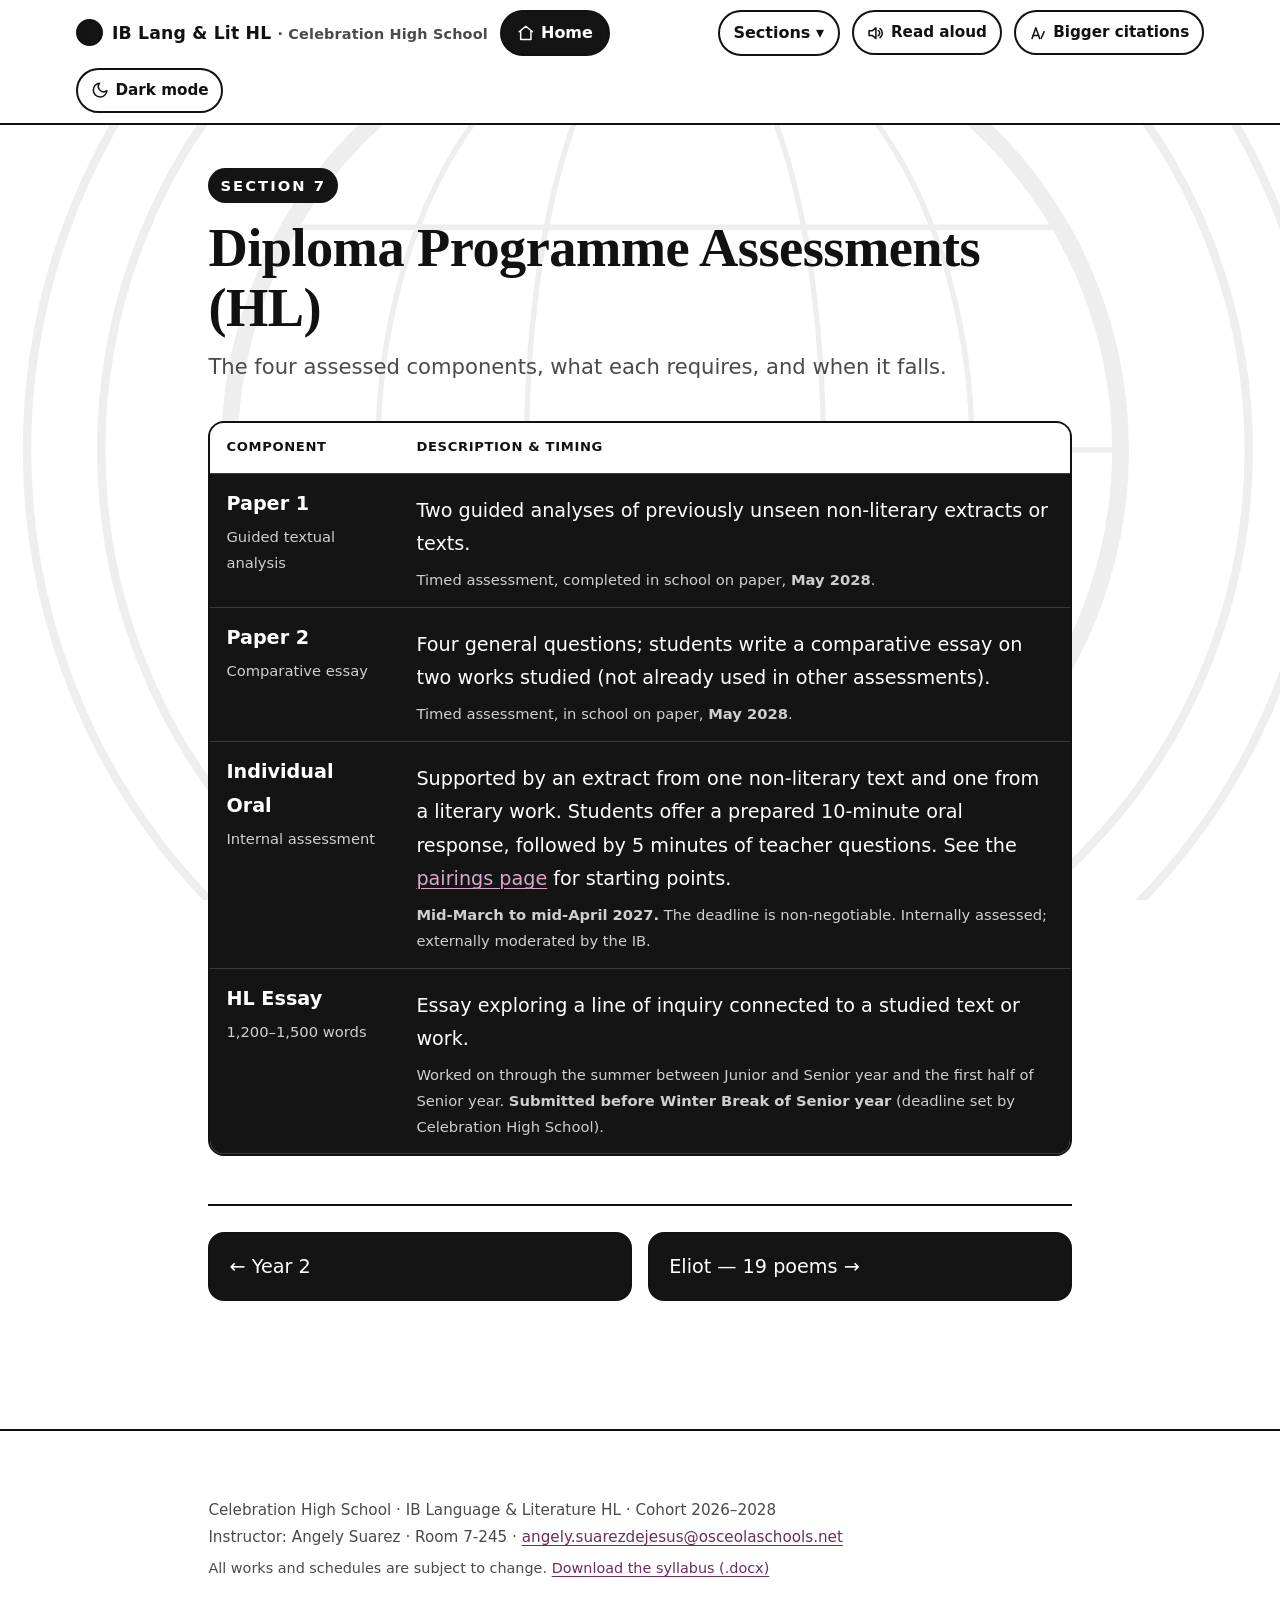
==== assessments.html @ fcc4161d "Label the globe, pin the works, and put citations under every source Globe: doubled in size (radius " ====
<!DOCTYPE html>
<html lang="en" data-theme="">
<head>
<meta charset="utf-8">
<meta name="viewport" content="width=device-width, initial-scale=1">
<title>Assessments &mdash; IB Lang &amp; Lit HL</title>
<meta name="description" content="Paper 1, Paper 2, the Individual Oral and the HL Essay, with dates.">
<link rel="stylesheet" href="assets/style.css?v=chs1">
<link rel="icon" href="data:image/svg+xml,%3Csvg xmlns='http://www.w3.org/2000/svg' viewBox='0 0 100 100'%3E%3Ccircle cx='50' cy='50' r='46' fill='%236b2d5c'/%3E%3Ctext x='50' y='68' font-size='46' text-anchor='middle' fill='%23fff' font-family='Georgia,serif'%3EIB%3C/text%3E%3C/svg%3E">
<script>
  // Set theme before paint to avoid a flash
  (function(){try{var t=localStorage.getItem('chs-ib-theme');if(t==='light'||t==='dark')document.documentElement.setAttribute('data-theme',t);}catch(e){}})();
</script>
</head>
<body>
<a class="skip-link" href="#main">Skip to main content</a>

<div class="bg-emblem" aria-hidden="true">
  <svg viewBox="0 0 400 400" focusable="false">
    <circle cx="200" cy="200" r="192" class="bg-ring"/>
    <circle cx="200" cy="200" r="170" class="bg-ring"/>
    <circle cx="200" cy="200" r="132" class="bg-ring bg-thick"/>
    <g class="bg-grid">
      <ellipse cx="200" cy="200" rx="132" ry="132"/>
      <ellipse cx="200" cy="200" rx="44" ry="132"/>
      <ellipse cx="200" cy="200" rx="88" ry="132"/>
      <line x1="68" y1="200" x2="332" y2="200"/>
      <line x1="86" y1="134" x2="314" y2="134"/>
      <line x1="86" y1="266" x2="314" y2="266"/>
    </g>
  </svg>
</div>

<div class="sticky-stack">
<header class="topbar">
  <div class="topbar-inner">
    <a class="brand" href="index.html">
      <span class="dot" aria-hidden="true"></span>
      <span>IB Lang &amp; Lit HL <small>&middot; Celebration High School</small></span>
    </a>
    <a class="home-tab" href="index.html"><svg viewBox="0 0 24 24" fill="none" stroke="currentColor" stroke-width="2" stroke-linecap="round" stroke-linejoin="round" aria-hidden="true"><path d="M3 10.5 12 3l9 7.5"/><path d="M5 9.5V21h14V9.5"/></svg><span>Home</span></a>
    <span class="nav-spacer"></span>

    <details class="menu" id="sections-menu">
      <summary aria-label="Jump to a section">Sections &#9662;</summary>
      <div class="menu-panel" role="menu">
        <a href="index.html"><span class="num">&#8962;</span><span>Syllabus home</span></a>
        <a href="works.html"><span class="num">1</span><span>Literary Works (6)</span></a>
        <a href="nonliterary.html"><span class="num">2</span><span>Non-Literary Texts</span></a>
        <a href="concepts.html"><span class="num">3</span><span>Concepts &amp; Global Issues</span></a>
        <a href="pairings.html"><span class="num">4</span><span>IO Pairings</span></a>
        <a href="questions.html"><span class="num">5</span><span>Question Banks</span></a>
        <a href="year1.html"><span class="num">6</span><span>Year 1 &middot; 2026&ndash;27</span></a>
        <a href="year2.html"><span class="num">7</span><span>Year 2 &middot; 2027&ndash;28</span></a>
        <a href="assessments.html" aria-current="page"><span class="num">8</span><span>Assessments</span></a>
        <a href="eliot.html"><span class="num">9</span><span>Eliot &mdash; 19 Poems</span></a>
        <a href="citations.html"><span class="num">10</span><span>Citations &mdash; APA &amp; MLA</span></a>
      </div>
    </details>

    <button class="util-btn" id="read-aloud" type="button" aria-pressed="false"
            title="Read this page aloud">
      <svg viewBox="0 0 24 24" fill="none" stroke="currentColor" stroke-width="2" stroke-linecap="round" stroke-linejoin="round" aria-hidden="true"><path d="M4 9v6h4l5 4V5L8 9H4Z"/><path d="M16 8.5a4 4 0 0 1 0 7"/><path d="M18.5 6a7.5 7.5 0 0 1 0 12"/></svg><span class="label">Read aloud</span>
    </button>

    <button class="util-btn" id="cite-size" type="button" aria-pressed="false"
            title="Citations are set in 6px small print. Enlarge them to read.">
      <svg viewBox="0 0 24 24" fill="none" stroke="currentColor" stroke-width="2" stroke-linecap="round" stroke-linejoin="round" aria-hidden="true"><path d="M4 19 9 5l5 14"/><path d="M5.5 15h7"/><path d="M16 19l4-9 0 0"/></svg><span class="label">Bigger citations</span>
    </button>

    <button class="util-btn" id="theme-toggle" type="button" aria-pressed="false"
            title="Switch colour theme">
      <svg class="icon-sun" viewBox="0 0 24 24" fill="none" stroke="currentColor" stroke-width="2" stroke-linecap="round" stroke-linejoin="round" aria-hidden="true"><circle cx="12" cy="12" r="4"/><path d="M12 2v2M12 20v2M4.9 4.9l1.4 1.4M17.7 17.7l1.4 1.4M2 12h2M20 12h2M4.9 19.1l1.4-1.4M17.7 6.3l1.4-1.4"/></svg><svg class="icon-moon" viewBox="0 0 24 24" fill="none" stroke="currentColor" stroke-width="2" stroke-linecap="round" stroke-linejoin="round" aria-hidden="true"><path d="M21 12.8A9 9 0 1 1 11.2 3a7 7 0 0 0 9.8 9.8Z"/></svg><span class="label">Dark mode</span>
    </button>
  </div>
</header>

<div class="reader-bar" id="reader-bar" role="region" aria-label="Read aloud controls">
  <div class="reader-inner">
    <strong>&#128266; Reading aloud</strong>
    <button class="rbtn" id="reader-playpause" type="button">&#9208; Pause</button>
    <button class="rbtn" id="reader-restart" type="button">&#8635; Restart</button>
    <button class="rbtn" id="reader-stop" type="button">&#9632; Stop</button>
    <label>Voice
      <select id="reader-voice" aria-label="Choose a voice"></select>
    </label>
    <label>Speed
      <select id="reader-rate" aria-label="Reading speed">
        <option value="0.75">0.75&times;</option>
        <option value="0.9">0.9&times;</option>
        <option value="1" selected>1&times;</option>
        <option value="1.15">1.15&times;</option>
        <option value="1.35">1.35&times;</option>
      </select>
    </label>
    <span class="reader-status" id="reader-status" aria-live="polite"></span>
  </div>
</div>
</div>
<main id="main" tabindex="-1">
  <div class="wrap">
    <div class="page-head"><span class="eyebrow">Section 7</span><h1>Diploma Programme Assessments (HL)</h1><p class="lede">The four assessed components, what each requires, and when it falls.</p></div>

    <div class="table-scroll">
    <table class="assess-table">
      <thead><tr><th scope="col">Component</th><th scope="col">Description &amp; timing</th></tr></thead>
      <tbody>
        <tr>
          <th scope="row">Paper 1<span class="byline">Guided textual analysis</span></th>
          <td><p>Two guided analyses of previously unseen non-literary extracts or texts.</p>
          <p class="when">Timed assessment, completed in school on paper, <strong>May 2028</strong>.</p></td>
        </tr>
        <tr>
          <th scope="row">Paper 2<span class="byline">Comparative essay</span></th>
          <td><p>Four general questions; students write a comparative essay on two works studied
          (not already used in other assessments).</p>
          <p class="when">Timed assessment, in school on paper, <strong>May 2028</strong>.</p></td>
        </tr>
        <tr>
          <th scope="row">Individual Oral<span class="byline">Internal assessment</span></th>
          <td><p>Supported by an extract from one non-literary text and one from a literary work.
          Students offer a prepared 10-minute oral response, followed by 5 minutes of teacher
          questions. See the <a href="pairings.html">pairings page</a> for starting points.</p>
          <p class="when"><strong>Mid-March to mid-April 2027.</strong> The deadline is
          non-negotiable. Internally assessed; externally moderated by the IB.</p></td>
        </tr>
        <tr>
          <th scope="row">HL Essay<span class="byline">1,200&ndash;1,500 words</span></th>
          <td><p>Essay exploring a line of inquiry connected to a studied text or work.</p>
          <p class="when">Worked on through the summer between Junior and Senior year and the first
          half of Senior year. <strong>Submitted before Winter Break of Senior year</strong>
          (deadline set by Celebration High School).</p></td>
        </tr>
      </tbody>
    </table>
    </div>
    <nav class="pager" aria-label="Page navigation">
      <a href="year2.html">&larr; Year 2</a>
      <a href="eliot.html">Eliot &mdash; 19 poems &rarr;</a>
    </nav>

  </div>
</main>

<footer class="site-foot">
  <div class="wrap">
    <p>Celebration High School &middot; IB Language &amp; Literature HL &middot; Cohort 2026&ndash;2028<br>
    Instructor: Angely Suarez &middot; Room 7-245 &middot;
    <a href="mailto:angely.suarezdejesus@osceolaschools.net">angely.suarezdejesus@osceolaschools.net</a></p>
    <p class="foot-note">All works and schedules are subject to change.
    <a href="IB-HL%20Lang%20and%20Lit%20Syllabus.docx">Download the syllabus (.docx)</a></p>
  </div>
</footer>
<script src="assets/app.js?v=chs1"></script>
</body>
</html>
---- assets/style.css ----
/* ================================================================
   ENG1237 — Intersectional Machines
   Interactive syllabus — shared stylesheet
   Monochrome, high-contrast, inverted-container design.
   Light mode : white page, black containers with white text.
   Dark  mode : dark page, white containers with black text.
   ================================================================ */

:root {
  --font-sans: "Segoe UI", system-ui, -apple-system, Roboto, Helvetica, Arial, sans-serif;
  --font-serif: "Iowan Old Style", "Palatino Linotype", Palatino, Georgia, "Times New Roman", serif;

  /* ---- Light theme (default): white page, black containers ---- */
  --bg: #ffffff;
  --text: #111111;          /* text directly on the page */
  --text-soft: #4a4a4a;
  --line: #111111;          /* hairlines on the page */

  --card: #141414;          /* container background */
  --card-text: #ffffff;     /* container text */
  --card-soft: #cfcfcf;     /* muted text on containers */
  --card-line: #3a3a3a;     /* dividers inside containers */
  --card-chip-bg: #ffffff;  /* inverted chip inside a container */
  --card-chip-text: #111111;

  --focus: #1a73e8;
  --shadow: 0 2px 6px rgba(0,0,0,.14), 0 14px 40px rgba(0,0,0,.16);
  --shadow-sm: 0 1px 3px rgba(0,0,0,.16);
  --ok-bg: #ffffff;
  --ok-text: #0b6b3a;
  --radius: 16px;
  --maxw: 900px;
  --link: #6b2d5c;        /* brand plum; 9.74:1 on the page */
  --card-link: #d9a6cc;   /* light plum; 9.02:1 inside a container */
}

:root[data-theme="dark"] {
  --bg: #0e0e11;
  --text: #f4f4f5;
  --text-soft: #b6b6ba;
  --line: #f4f4f5;

  --card: #ffffff;
  --card-text: #111111;
  --card-soft: #565660;
  --card-line: #d8d8de;
  --card-chip-bg: #111111;
  --card-chip-text: #ffffff;

  --focus: #7db1ff;
  --shadow: 0 2px 6px rgba(0,0,0,.5), 0 16px 44px rgba(0,0,0,.55);
  --shadow-sm: 0 1px 3px rgba(0,0,0,.5);
  --ok-bg: #ffffff;
  --ok-text: #0b6b3a;
  --link: #d9a6cc;        /* the pair swaps with the theme */
  --card-link: #6b2d5c;
}

@media (prefers-color-scheme: dark) {
  :root:not([data-theme="light"]) {
    --bg: #0e0e11;
    --text: #f4f4f5;
    --text-soft: #b6b6ba;
    --line: #f4f4f5;
    --card: #ffffff;
    --card-text: #111111;
    --card-soft: #565660;
    --card-line: #d8d8de;
    --card-chip-bg: #111111;
    --card-chip-text: #ffffff;
    --focus: #7db1ff;
    --shadow: 0 2px 6px rgba(0,0,0,.5), 0 16px 44px rgba(0,0,0,.55);
    --shadow-sm: 0 1px 3px rgba(0,0,0,.5);
    --link: #d9a6cc;        /* the pair swaps with the theme */
    --card-link: #6b2d5c;
  }
}

* { box-sizing: border-box; }

html { scroll-behavior: smooth; }
@media (prefers-reduced-motion: reduce) {
  html { scroll-behavior: auto; }
  * { animation-duration: .001ms !important; transition-duration: .001ms !important; }
}

body {
  margin: 0;
  background: var(--bg);
  color: var(--text);
  font-family: var(--font-sans);
  font-size: 1.2rem;           /* larger base type */
  line-height: 1.75;
  -webkit-font-smoothing: antialiased;
  text-rendering: optimizeLegibility;
}

/* ---- Skip link ---- */
.skip-link {
  position: absolute;
  left: -999px;
  top: 0;
  z-index: 200;
  background: var(--card);
  color: var(--card-text);
  padding: .7rem 1.1rem;
  border-radius: 0 0 var(--radius) 0;
  font-weight: 700;
}
.skip-link:focus { left: 0; }

/* ---- Focus visibility ---- */
a:focus-visible,
button:focus-visible,
summary:focus-visible,
[tabindex]:focus-visible {
  outline: 3px solid var(--focus);
  outline-offset: 2px;
  border-radius: 4px;
}

/* ================= Top navigation ================= */
.sticky-stack { position: sticky; top: 0; z-index: 100; }
.topbar {
  background: var(--bg);
  border-bottom: 2px solid var(--line);
}
.topbar-inner {
  max-width: 1160px;
  margin: 0 auto;
  padding: .6rem 1rem;
  display: flex;
  align-items: center;
  gap: .75rem;
  flex-wrap: wrap;
}
.brand {
  display: inline-flex;
  align-items: center;
  gap: .55rem;
  font-weight: 800;
  color: var(--text);
  text-decoration: none;
  letter-spacing: .01em;
  font-size: 1.08rem;
}
.brand .dot {
  width: 1.7rem; height: 1.7rem;
  border-radius: 50%;
  background: var(--card);
  border: 2px solid var(--line);
  display: inline-block;
  flex: none;
}
.brand small { color: var(--text-soft); font-weight: 600; }

.home-tab {
  display: inline-flex;
  align-items: center;
  gap: .4rem;
  text-decoration: none;
  font-weight: 800;
  color: var(--card-text);
  background: var(--card);
  padding: .45rem .95rem;
  border-radius: 999px;
  font-size: 1rem;
  border: 2px solid var(--line);
}
.home-tab:hover { filter: contrast(1.1); }
.home-tab:visited { color: var(--card-text); }
.home-tab svg { width: 1.1em; height: 1.1em; }

.nav-spacer { flex: 1 1 auto; }

/* Sections dropdown */
.menu { position: relative; }
.menu > summary {
  list-style: none;
  cursor: pointer;
  display: inline-flex;
  align-items: center;
  gap: .35rem;
  padding: .45rem .85rem;
  border: 2px solid var(--line);
  border-radius: 999px;
  background: var(--bg);
  color: var(--text);
  font-weight: 700;
  font-size: 1rem;
}
.menu > summary::-webkit-details-marker { display: none; }
.menu[open] > summary { background: var(--card); color: var(--card-text); }
.menu-panel {
  position: absolute;
  right: 0;
  margin-top: .5rem;
  width: min(360px, 88vw);
  background: var(--card);
  color: var(--card-text);
  border: 2px solid var(--line);
  border-radius: var(--radius);
  box-shadow: var(--shadow);
  padding: .4rem;
  z-index: 120;
}
.menu-panel a {
  display: flex;
  gap: .6rem;
  align-items: center;
  padding: .55rem .65rem;
  border-radius: 10px;
  text-decoration: none;
  color: var(--card-text);
}
.menu-panel a:visited { color: var(--card-text); }
.menu-panel a:hover { background: color-mix(in srgb, var(--card-text) 14%, transparent); }
.menu-panel a[aria-current="page"] { background: color-mix(in srgb, var(--card-text) 18%, transparent); font-weight: 800; }
.menu-panel .num {
  flex: none;
  width: 1.8rem; height: 1.8rem;
  display: inline-grid; place-items: center;
  background: var(--card-chip-bg);
  color: var(--card-chip-text);
  border-radius: 7px;
  font-weight: 800;
  font-size: .9rem;
}

/* Utility buttons (theme + read aloud) */
.util-btn {
  display: inline-flex;
  align-items: center;
  gap: .4rem;
  padding: .45rem .8rem;
  border: 2px solid var(--line);
  border-radius: 999px;
  background: var(--bg);
  color: var(--text);
  font: inherit;
  font-size: .95rem;
  font-weight: 700;
  cursor: pointer;
}
.util-btn:hover { background: var(--card); color: var(--card-text); }
.util-btn svg { width: 1.2em; height: 1.2em; flex: none; }
.util-btn .label { white-space: nowrap; }
@media (max-width: 620px) {
  .util-btn .label { display: none; }
}

/* ================= Read-aloud control bar ================= */
.reader-bar { display: none; background: var(--card); color: var(--card-text); border-bottom: 2px solid var(--line); }
.reader-bar.active { display: block; }
.reader-inner {
  max-width: 1160px;
  margin: 0 auto;
  padding: .55rem 1rem;
  display: flex;
  align-items: center;
  gap: .6rem;
  flex-wrap: wrap;
}
.reader-inner strong { font-size: 1rem; }
.reader-inner .rbtn {
  background: transparent;
  border: 2px solid var(--card-text);
  color: var(--card-text);
  border-radius: 999px;
  padding: .3rem .85rem;
  font: inherit;
  font-weight: 700;
  font-size: .95rem;
  cursor: pointer;
}
.reader-inner .rbtn:hover { background: var(--card-text); color: var(--card); }
.reader-inner label { font-size: .92rem; display: inline-flex; align-items: center; gap: .35rem; }
.reader-inner select {
  background: var(--card);
  color: var(--card-text);
  border: 2px solid var(--card-text);
  border-radius: 8px;
  padding: .2rem .4rem;
  font: inherit;
  font-size: .92rem;
}
.reader-status { margin-left: auto; font-size: .9rem; }

/* text-to-speech reading highlight */
.tts-reading {
  outline: 3px solid var(--focus);
  outline-offset: 3px;
  border-radius: 4px;
}

/* ================= Layout ================= */
.wrap { max-width: var(--maxw); margin: 0 auto; padding: 2.2rem 1.15rem 4.5rem; }
.wrap.wide { max-width: 1160px; }
main:focus { outline: none; }

/* keep anchored targets clear of the sticky header */
:target, [id] { scroll-margin-top: 96px; }

/* ---- Page header ---- */
.page-head { margin: .5rem 0 2.2rem; }
.eyebrow {
  display: inline-block;
  font-size: .92rem;
  letter-spacing: .14em;
  text-transform: uppercase;
  font-weight: 800;
  color: var(--card-text);
  background: var(--card);
  padding: .3rem .75rem;
  border-radius: 999px;
  margin-bottom: 1rem;
}
h1 {
  font-family: var(--font-serif);
  font-size: clamp(2.3rem, 5vw, 3.4rem);
  line-height: 1.1;
  margin: 0 0 .6rem;
  letter-spacing: -.01em;
}
.lede { font-size: 1.32rem; color: var(--text-soft); margin: .4rem 0 0; max-width: 62ch; }

h2 {
  font-family: var(--font-serif);
  font-size: clamp(1.7rem, 3.4vw, 2.15rem);
  margin: 2.6rem 0 .9rem;
  line-height: 1.2;
}
h3 {
  font-size: 1.18rem;
  text-transform: uppercase;
  letter-spacing: .08em;
  margin: 2rem 0 .7rem;
}
p { margin: 0 0 1.15rem; }

a { color: var(--link); text-underline-offset: 3px; text-decoration-thickness: 1px; }
a:visited { color: var(--link); }
/* Containers invert the page, so a page-coloured link inside one lands at
   1.02:1 -- black on black. Links in a container take the container's pair. */
table a, table a:visited, .card a, .card a:visited { color: var(--card-link); }

/* cross-reference "see section" links */
.xref {
  font-weight: 800;
  white-space: nowrap;
  background: var(--card);
  color: var(--card-text);
  padding: .05em .45em;
  border-radius: 6px;
  text-decoration: none;
}
.xref::after { content: " \2197"; font-size: .82em; }
.xref:hover { filter: contrast(1.15); }
.xref:visited { color: var(--card-text); }

/* ================= Lotus fold book (home hero) ================= */
/* A concentric, blooming lotus. The whole flower lives inside an 820px
   coordinate box that is scaled to fit any viewport, so radii and petal
   sizes never need media queries. Centre = 410,410. */
.lotus-intro { text-align: center; max-width: 66ch; margin: 0 auto 1.2rem; }

.lotus-stage { position: relative; width: 100%; margin: 1rem auto 1.5rem; }
/* --U is the flower's diameter; every radius, size and font scales from it,
   so the whole lotus stays proportional with no media queries. */
.lotus-fit {
  --U: min(1000px, calc(100vw - 8rem), calc(100vh - 15rem));
  position: relative;
  width: var(--U);
  aspect-ratio: 1 / 1;
  margin: 0 auto;
  overflow: visible;   /* let the vines + identity markers sit past the petals */
}
/* home page = just the big flower, centred */
.home-flower { display: grid; place-items: center; }
.home-flower .lotus-stage { margin: 0 auto; }
.lotus { position: absolute; inset: 0; }

/* Two layers of teardrop petals, each anchored by its base at the flower
   centre and radiating outward (2D). They overlap near the middle -> the
   lotus look -> but their tips fan apart, where the labels sit upright and
   legible. Inner petals are shorter; outer petals longer. */
.ring { display: contents; }
.ring0 { --ph: calc(.32 * var(--U)); --pw: calc(.225 * var(--U)); --z: 22; }
.ring1 { --ph: calc(.47 * var(--U)); --pw: calc(.205 * var(--U)); --z: 14; }
/* Section 10 petal: identical in size to the outer ring, seated just behind
   it (z below .ring1) so it sits cleanly in the notch between sections 9 and 4. */
.ring-back { --ph: calc(.47 * var(--U)); --pw: calc(.205 * var(--U)); --z: 13; }

/* central seed pod (the heart of the flower / the closed bud's cover) */
.lotus-center {
  position: absolute;
  left: 50%; top: 50%;
  transform: translate(-50%, -50%);
  width: calc(.17 * var(--U));
  height: calc(.17 * var(--U));
  border-radius: 50%;
  background: var(--card);
  color: var(--card-text);
  border: 3px solid var(--line);
  display: grid;
  place-items: center;
  text-align: center;
  padding: calc(.012 * var(--U));
  z-index: 60;
  box-shadow: var(--shadow);
  cursor: pointer;
  font: inherit;
}
.lotus-center .lc-course { font-size: calc(.012 * var(--U)); letter-spacing: .08em; text-transform: uppercase; font-weight: 800; }
.lotus-center .lc-title { font-family: var(--font-serif); font-size: calc(.018 * var(--U)); line-height: 1.0; margin: calc(.004 * var(--U)) 0; }
.lotus-center .lc-hint { font-size: calc(.011 * var(--U)); color: var(--card-soft); }
.lotus-center:hover { filter: contrast(1.08); }

/* petals — a teardrop whose base (bottom) sits at the flower centre and
   whose rounded tip points outward at angle --ang. */
.petal {
  position: absolute;
  left: 50%; top: 50%;
  width: var(--pw); height: var(--ph);
  margin-left: calc(var(--pw) / -2);
  margin-top: calc(var(--ph) * -1);
  transform-origin: 50% 100%;
  display: flex;
  align-items: flex-start;      /* label rides the outer bulb, clear of centre */
  justify-content: center;
  padding: calc(.055 * var(--U)) calc(.03 * var(--U)) 0;
  font-size: calc(.0185 * var(--U));
  text-align: center;
  text-decoration: none;
  background: var(--pc, var(--card));
  color: #23161f;               /* dark ink reads on every pastel + both themes */
  border: 2px solid rgba(20,10,16,.20);
  /* teardrop: wide rounded tip, tapering to the base at the centre */
  border-radius: 50% 50% 50% 50% / 40% 40% 62% 62%;
  box-shadow: var(--shadow-sm);
  /* closed bud: petals collapsed into the centre (a clenched fist) */
  transform: rotateZ(var(--ang)) scale(.05);
  opacity: 0;
  pointer-events: none;
  z-index: var(--z);
  transition: transform .85s cubic-bezier(.22,1,.36,1), opacity .5s ease, box-shadow .2s ease;
}
.petal:visited { color: #23161f; }
/* label counter-rotated so it stays upright, and width-capped so long
   titles wrap *inside* the petal instead of spilling past its edges */
.petal .p-inner {
  display: flex; flex-direction: column; align-items: center; gap: .3em;
  max-width: 84%;
  transform: rotateZ(calc(-1 * var(--ang)));
}
.petal .p-num {
  font-family: var(--font-serif); font-weight: 800; font-size: 1.2em; line-height: 1;
  width: 1.7em; height: 1.7em; display: grid; place-items: center;
  border-radius: 50%; background: rgba(255,255,255,.92); color: #23161f;
  box-shadow: 0 1px 2px rgba(0,0,0,.18);
}
.petal .p-title {
  font-weight: 800; font-size: .92em; line-height: 1.16;
  overflow-wrap: break-word; hyphens: auto;
  text-shadow: 0 1px 0 rgba(255,255,255,.45);
}

/* bloomed state — the flower opens; petals grow out from the centre to
   full size, like fingers unclenching from a fist */
.lotus-stage[data-open] .petal {
  opacity: 1;
  pointer-events: auto;
  transform: rotateZ(var(--ang)) scale(1);
}
.lotus-stage[data-open] .petal:hover {
  z-index: 45; box-shadow: var(--shadow);
  transform: rotateZ(var(--ang)) scale(1.04);
}
/* bloom petal by petal */
.petal:nth-of-type(2) { transition-delay: .05s; }
.petal:nth-of-type(3) { transition-delay: .10s; }
.petal:nth-of-type(4) { transition-delay: .15s; }
.petal:nth-of-type(5) { transition-delay: .20s; }
.petal:nth-of-type(6) { transition-delay: .25s; }

/* ---- decorative veined leaves (behind the petals, never covering titles) ---- */
.leaves { position: absolute; inset: 0; }
.leaf {
  position: absolute;
  left: 50%; top: 50%;
  --lw: calc(.115 * var(--U));
  --lh: calc(.5 * var(--U));
  width: var(--lw); height: var(--lh);
  margin-left: calc(var(--lw) / -2);
  margin-top: calc(var(--lh) * -1);
  transform-origin: 50% 100%;
  z-index: 3;                    /* below every petal (petals are z 14-22) */
  opacity: 0;
  pointer-events: none;
  transform: rotateZ(var(--ang)) scale(.05);
  transition: transform .95s cubic-bezier(.22,1,.36,1), opacity .55s ease;
  filter: drop-shadow(0 2px 3px rgba(0,0,0,.18));
}
.leaf-svg { width: 100%; height: 100%; display: block; }
.lotus-stage[data-open] .leaf {
  opacity: 1;
  transform: rotateZ(var(--ang)) scale(1);
}

/* ---- vines: identity markers that grow from the core into the gaps ---- */
.vines {
  position: absolute; inset: 0;
  width: 100%; height: 100%;
  overflow: visible;
  z-index: 5;                    /* above leaves, below petals */
  color: #4f9a5b;               /* leaflet fill via currentColor */
  opacity: 0;
  transform: scale(.15);
  transform-origin: 50% 50%;
  transition: transform 1s cubic-bezier(.22,1,.36,1), opacity .6s ease;
  pointer-events: none;
}
.vine-stem, .vine-curl {
  stroke: #4f9a5b; stroke-width: 1.1; fill: none;
  stroke-linecap: round;
}
.vine-curl { stroke-width: .9; }
.vine-leaflet { fill: #5da65f; }
.vine-bud { fill: #e6c3ef; stroke: #4f9a5b; stroke-width: .5; }
.lotus-stage[data-open] .vines { opacity: 1; transform: scale(1); }

/* identity-marker word tags, riding the tips of the vines just past the petals */
.id-markers { position: absolute; inset: 0; }
.id-marker {
  position: absolute;
  left: 50%; top: 50%;
  --imh: calc(.56 * var(--U));
  width: calc(.2 * var(--U)); height: var(--imh);
  margin-left: calc(.1 * var(--U) * -1);
  margin-top: calc(var(--imh) * -1);
  transform-origin: 50% 100%;
  display: flex; align-items: flex-start; justify-content: center;
  z-index: 40;                   /* above petals so the words stay readable */
  opacity: 0;
  pointer-events: none;
  transform: rotateZ(var(--ang)) scale(.05);
  transition: transform 1s cubic-bezier(.22,1,.36,1), opacity .6s ease;
}
.id-marker .idm-inner {
  transform: rotateZ(calc(-1 * var(--ang)));
  font-family: var(--font-sans);
  font-weight: 800;
  font-size: calc(.016 * var(--U));
  letter-spacing: .04em;
  text-transform: lowercase;
  color: var(--card-text);
  background: var(--card);
  border: 1.5px solid var(--line);
  border-radius: 999px;
  padding: calc(.006 * var(--U)) calc(.014 * var(--U));
  white-space: nowrap;
  box-shadow: var(--shadow-sm);
}
.lotus-stage[data-open] .id-marker {
  opacity: 1;
  transform: rotateZ(var(--ang)) scale(1);
}

/* ======= Home = just the flower, on the plain page background ======= */
.home-flower .lotus-fit { --U: min(880px, calc(100vw - 4rem), calc(100vh - 12rem)); }

/* ======= Concept leaves (veined, clickable; terms ride the tip) ======= */
.pads { position: absolute; inset: 0; z-index: 8; }  /* behind the petals */
.pad {
  position: absolute;
  left: 50%; top: 50%;
  --rad: calc(.52 * var(--U));
  height: var(--rad); width: calc(.26 * var(--U));
  margin-left: calc(.13 * var(--U) * -1);
  margin-top: calc(var(--rad) * -1);
  transform-origin: 50% 100%;
  transform: rotateZ(var(--ang));
  background: none; border: 0; padding: 0; cursor: pointer; font: inherit;
}
.pad-leaf { position: absolute; inset: 0; filter: drop-shadow(0 2px 3px rgba(0,0,0,.22)); }
.pad-leaf svg { width: 100%; height: 100%; display: block; }
/* the term sits just past the leaf tip, upright */
.pad-label {
  position: absolute; left: 50%; top: calc(-.03 * var(--U));
  transform: translateX(-50%);
}
.pad-label-in {
  display: inline-block;
  transform: rotateZ(calc(-1 * var(--ang)));
  font-family: var(--font-sans); font-weight: 800;
  font-size: calc(.0155 * var(--U));
  letter-spacing: .01em; text-transform: lowercase;
  white-space: nowrap;
  color: var(--card-text);
  background: var(--card);
  border: 1.5px solid var(--line);
  border-radius: 999px;
  padding: calc(.006 * var(--U)) calc(.014 * var(--U));
  box-shadow: var(--shadow-sm);
  transition: filter .15s ease, transform .15s ease;
}
.pad:hover .pad-label-in { transform: rotateZ(calc(-1 * var(--ang))) scale(1.06); }
.pad:focus-visible { outline: none; }
.pad:focus-visible .pad-label-in { outline: 3px solid var(--focus); outline-offset: 2px; }
.pad[aria-expanded="true"] .pad-label-in {
  background: var(--card-text); color: var(--card);
}

/* ======= Popup bubble (theories & authors) ======= */
.bubble-sources { display: none; }
.concept-bubble {
  position: fixed; z-index: 200;
  width: max-content;
  max-width: min(17rem, calc(100vw - 20px));
  background: var(--card);
  color: var(--card-text);
  border: 2px solid var(--line);
  border-radius: 12px;
  padding: .6rem .75rem .65rem;
  box-shadow: var(--shadow);
  animation: bubble-in .14s ease-out;
}
.concept-bubble[hidden] { display: none; }
@keyframes bubble-in { from { opacity: 0; transform: translateY(4px) scale(.98); } to { opacity: 1; transform: none; } }
.bubble-close {
  position: absolute; top: .35rem; right: .4rem;
  width: 1.4rem; height: 1.4rem; line-height: 1;
  border-radius: 50%; cursor: pointer;
  background: transparent; color: var(--card-text);
  border: 1.5px solid var(--card-text); font: inherit; font-size: .9rem; font-weight: 800;
}
.bubble-close:hover { background: var(--card-text); color: var(--card); }
.bubble-body h3 {
  margin: 0 1.3rem .25rem 0; font-size: .98rem; text-transform: capitalize;
  color: var(--card-text); letter-spacing: 0;
}
.bubble-body .take { margin: .2rem 0 .35rem; font-weight: 700; font-size: .86rem; line-height: 1.35; }
.bubble-body .fits { margin: 0; font-size: .82rem; line-height: 1.35; color: var(--card-soft); }
.bubble-body .fits-h { font-weight: 800; color: var(--card-text); }

/* ---- Drill-down panels (petals 4/5/9) ---- */
.drill-panel {
  max-width: 720px;
  margin: 1rem auto 0;
  background: var(--card);
  color: var(--card-text);
  border: 2px solid var(--line);
  border-radius: var(--radius);
  padding: 1.1rem 1.3rem 1.3rem;
  box-shadow: var(--shadow);
  scroll-margin-top: 96px;
}
.drill-panel[hidden] { display: none; }
.drill-head { display: flex; align-items: flex-start; gap: 1rem; }
.drill-head h3 { margin: 0; color: var(--card-text); text-transform: none; letter-spacing: 0; font-size: 1.15rem; }
.drill-close {
  margin-left: auto; flex: none;
  width: 2rem; height: 2rem; line-height: 1;
  border-radius: 50%; cursor: pointer;
  background: transparent; color: var(--card-text);
  border: 2px solid var(--card-text); font: inherit; font-size: 1.2rem; font-weight: 800;
}
.drill-close:hover { background: var(--card-text); color: var(--card); }
.drill-links {
  display: grid;
  grid-template-columns: repeat(auto-fill, minmax(180px, 1fr));
  gap: .5rem;
  margin: .9rem 0 1rem;
}
.drill-link {
  display: block;
  text-decoration: none;
  font-weight: 700;
  color: var(--card-text);
  border: 1.5px solid var(--card-line);
  border-radius: 10px;
  padding: .55rem .7rem;
  background: color-mix(in srgb, var(--card-text) 6%, transparent);
}
.drill-link:hover { border-color: var(--card-text); }
.drill-link:visited { color: var(--card-text); }
.drill-open {
  display: inline-block; font-weight: 800; text-decoration: underline;
  color: var(--card-text);
}
.drill-open:visited { color: var(--card-text); }

/* bloomed state — the ring's layer is open; petals settle on their ring */
.ring.open .petal {
  opacity: 1;
  pointer-events: auto;
  transform: translate(
      calc(-50% + (var(--R) * var(--cx))),
      calc(-50% + (var(--R) * var(--cy)))
    ) scale(1);
}
.ring.open .petal:hover {
  box-shadow: var(--shadow);
  z-index: 50;
  transform: translate(
      calc(-50% + (var(--R) * var(--cx))),
      calc(-50% + (var(--R) * var(--cy)))
    ) scale(1.06);
}
/* stagger petals within a ring so the layer unfurls petal by petal */
.petal:nth-of-type(2) { transition-delay: .06s; }
.petal:nth-of-type(3) { transition-delay: .12s; }
.petal:nth-of-type(4) { transition-delay: .18s; }

/* ---- unfold controls + layer stepper ---- */
.lotus-note { text-align: center; margin-top: .4rem; display: flex; gap: .6rem; justify-content: center; flex-wrap: wrap; }
.lotus-status { text-align: center; color: var(--text-soft); font-size: .95rem; margin: .5rem 0 .2rem; }
.btn[disabled] { opacity: .4; cursor: default; filter: none; }

.lotus-legend {
  list-style: none; padding: 0;
  display: flex; flex-wrap: wrap; gap: .5rem; justify-content: center;
  margin: .5rem auto 0; max-width: 70ch;
}
.lotus-step {
  display: inline-flex; align-items: center; gap: .5rem;
  border: 2px solid var(--line); border-radius: 999px;
  padding: .3rem .8rem; cursor: pointer;
  background: var(--bg); color: var(--text); font: inherit; font-size: .95rem;
}
.lotus-step .dot {
  width: 1.5rem; height: 1.5rem; flex: none; border-radius: 50%;
  display: inline-grid; place-items: center; font-weight: 800; font-size: .85rem;
  background: var(--bg); color: var(--text); border: 2px solid var(--line);
}
.lotus-step.reached { background: var(--card); color: var(--card-text); border-color: var(--line); }
.lotus-step.reached .dot { background: var(--card-chip-bg); color: var(--card-chip-text); border-color: transparent; }
.lotus-step[aria-current="step"] { outline: 3px solid var(--focus); outline-offset: 2px; }

/* Big call-to-action button */
.btn {
  display: inline-flex;
  align-items: center;
  gap: .5rem;
  font: inherit;
  font-weight: 800;
  font-size: 1.05rem;
  cursor: pointer;
  background: var(--card);
  color: var(--card-text);
  border: 2px solid var(--line);
  padding: .6rem 1.2rem;
  border-radius: 999px;
}
.btn:hover { filter: contrast(1.1); }

/* ---- Cards grid (used on home fallback + elsewhere) ---- */
.card-grid {
  display: grid;
  grid-template-columns: repeat(auto-fill, minmax(260px, 1fr));
  gap: 1rem;
  margin: 1.5rem 0;
}
.card {
  display: flex;
  flex-direction: column;
  gap: .5rem;
  padding: 1.3rem 1.35rem 1.4rem;
  background: var(--card);
  color: var(--card-text);
  border: 2px solid var(--line);
  border-radius: var(--radius);
  text-decoration: none;
  box-shadow: var(--shadow-sm);
  transition: transform .18s ease, box-shadow .18s ease;
}
.card:hover { transform: translateY(-3px); box-shadow: var(--shadow); }
.card:visited { color: var(--card-text); }
.card .num {
  width: 2.3rem; height: 2.3rem;
  display: grid; place-items: center;
  background: var(--card-chip-bg);
  color: var(--card-chip-text);
  font-weight: 800;
  border-radius: 10px;
  font-family: var(--font-serif);
}
.card h3 { color: var(--card-text); text-transform: none; letter-spacing: 0; font-size: 1.2rem; margin: .1rem 0 0; }
.card p { color: var(--card-soft); font-size: 1.02rem; margin: 0; }
.card .go { color: var(--card-text); font-weight: 800; font-size: .98rem; margin-top: auto; }

/* ---- Content blocks ---- */
.block, .callout {
  background: var(--card);
  color: var(--card-text);
  border: 2px solid var(--line);
  border-radius: var(--radius);
  padding: 1.4rem 1.5rem;
  margin: 1.3rem 0;
  box-shadow: var(--shadow-sm);
}
.callout { border-left-width: 10px; }
.callout p:last-child, .block p:last-child { margin-bottom: 0; }
.block a, .callout a { color: var(--card-text); }
.block a:visited, .callout a:visited { color: var(--card-text); }

ul.clean, ol.clean { padding-left: 1.4rem; margin: 0 0 1.2rem; }
ul.clean li, ol.clean li { margin-bottom: .6rem; }

/* ---- Info list (instructor details) ---- */
.info-list {
  display: block;
  margin: 1.2rem 0;
  background: var(--card);
  color: var(--card-text);
  border: 2px solid var(--line);
  border-radius: var(--radius);
  padding: .6rem 1.3rem;
  box-shadow: var(--shadow-sm);
}
.info-list .row {
  display: grid;
  grid-template-columns: 240px 1fr;
  gap: 1rem;
  padding: .95rem 0;
  border-bottom: 1px solid var(--card-line);
}
.info-list .row:last-child { border-bottom: none; }
.info-list dt { font-weight: 800; }
.info-list dd { margin: 0; }
.info-list a, .info-list a:visited { color: var(--card-text); }
@media (max-width: 560px) {
  .info-list .row { grid-template-columns: 1fr; gap: .2rem; }
}

/* ---- Reading list ---- */
.reading-group { margin: 1.8rem 0; }
.reading-group > h3 { margin-top: 0; }
.reading {
  display: block;
  padding: 1.15rem 1.25rem;
  border: 2px solid var(--line);
  border-radius: 14px;
  margin: .8rem 0;
  background: var(--card);
  color: var(--card-text);
  box-shadow: var(--shadow-sm);
}
.reading .cite { display: block; margin-bottom: .6rem; }
.reading .cite .title { font-weight: 800; }
.reading em { color: var(--card-text); }
.reading .actions { display: flex; flex-wrap: wrap; gap: .5rem; align-items: center; }
.reading .open {
  display: inline-flex;
  align-items: center;
  gap: .35rem;
  text-decoration: none;
  font-weight: 800;
  font-size: 1rem;
  color: var(--card);
  background: var(--card-text);
  border: 2px solid var(--card-text);
  padding: .35rem .85rem;
  border-radius: 999px;
}
.reading .open:hover { filter: contrast(1.1); }
.reading .open:visited { color: var(--card); }
.reading .note { font-size: .92rem; color: var(--card-soft); }

.badge {
  display: inline-block;
  font-size: .78rem;
  font-weight: 800;
  letter-spacing: .05em;
  text-transform: uppercase;
  padding: .22rem .55rem;
  border-radius: 999px;
  background: var(--card-chip-bg);
  color: var(--card-chip-text);
  margin-left: .4rem;
  vertical-align: middle;
}

/* ---- Tables ---- */
.table-scroll { overflow-x: auto; margin: 1.3rem 0; border-radius: var(--radius); border: 2px solid var(--line); }
table { width: 100%; border-collapse: collapse; min-width: 480px; background: var(--card); color: var(--card-text); }
caption { text-align: left; color: var(--text-soft); font-size: 1rem; padding: .7rem .9rem; }
th, td { padding: .8rem .95rem; text-align: left; border-bottom: 1px solid var(--card-line); vertical-align: top; }
thead th { background: var(--card-chip-bg); color: var(--card-chip-text); font-size: .92rem; text-transform: uppercase; letter-spacing: .04em; }
tbody tr:hover { background: color-mix(in srgb, var(--card-text) 8%, transparent); }
tr.subtotal { font-weight: 800; background: color-mix(in srgb, var(--card-text) 10%, transparent); }

/* ---- Section 10 examples table ---- */
.examples-table th[scope="row"] { font-weight: 800; white-space: nowrap; vertical-align: top; }
.examples-table td strong { font-weight: 800; }
.examples-table a { color: var(--card-text); font-weight: 700; text-decoration: underline; }
.examples-table a:visited { color: var(--card-text); }
.disclosure { margin-top: 1.3rem; color: var(--text-soft); }

/* ---- Class-by-class schedule chart (Section 9) ---- */
.sched-legend {
  list-style: none; padding: 0; margin: 1rem 0 .4rem;
  display: flex; flex-wrap: wrap; gap: .4rem 1.1rem;
  font-size: .92rem; color: var(--text-soft); font-weight: 600;
}
.sched-legend li { display: inline-flex; align-items: center; gap: .45rem; }
.sched-legend .sw { width: 1.05rem; height: 1.05rem; border-radius: 4px; border: 1px solid rgba(0,0,0,.25); }
.sw.red { background: #EE0000; } .sw.grey { background: #D9D9D9; }
.sw.green { background: #D9F2D0; } .sw.blue { background: #DAE9F7; }

table.schedule {
  table-layout: fixed;
  min-width: 940px;
  border-collapse: collapse;
  font-size: .86rem;
}
table.schedule col { }
table.schedule th, table.schedule td {
  border: 1px solid var(--card-line);   /* every cell is its own container */
  padding: .6rem .7rem;
  vertical-align: top;
  line-height: 1.4;
}
table.schedule thead th {
  text-transform: none; letter-spacing: 0;
  background: var(--card-chip-bg); color: var(--card-chip-text);
  position: sticky; top: 0; z-index: 2;
}
table.schedule .wk-col { width: 6.4rem; text-align: center; }
table.schedule thead th.wk-col { font-size: .82rem; }
table.schedule col.c-day { width: 24%; }
.schedule .col-t { display: block; font-size: 1rem; font-weight: 800; }
.schedule .col-s { display: block; font-size: .78rem; font-weight: 500; opacity: .85; margin-top: .15rem; text-transform: none; letter-spacing: 0; }
.schedule tbody tr:hover { background: transparent; }
.schedule .wk-badge {
  display: inline-grid; place-items: center;
  width: 2rem; height: 2rem; margin: .1rem auto;
  background: var(--card-chip-bg); color: var(--card-chip-text);
  border-radius: 8px; font-family: var(--font-serif); font-weight: 800; font-size: 1.05rem;
}
.schedule .dh { margin: 0 0 .35rem; font-weight: 800; color: var(--card-text); }
.schedule .rd {
  margin: 0 0 .45rem; font-family: var(--font-serif);
  font-weight: 700; color: var(--card-text);
}
.schedule .nr { margin: .5rem 0 0; font-size: .82rem; color: var(--card-soft); }
.schedule td > p { margin: 0 0 .4rem; }
.schedule td > p:last-child { margin-bottom: 0; }
.schedule ul.fq { margin: .2rem 0 0; padding-left: 1.05rem; }
.schedule ul.fq li { margin: .25rem 0; }
.schedule .clean.sm { margin: .2rem 0 .3rem; padding-left: 1.1rem; }
.schedule .clean.sm li { margin: .18rem 0; }
.schedule ol.clean.sm { list-style: decimal; }
.schedule ul.clean.sm { list-style: disc; }

/* "Examples to look at" boxes — the instructor's own demo projects */
.schedule .examples {
  margin: .55rem 0 .2rem;
  padding: .5rem .6rem .55rem;
  border: 1px dashed var(--card-line);
  border-radius: 10px;
  background: color-mix(in srgb, var(--card-text) 6%, transparent);
}
.schedule .examples .ex-h {
  margin: 0 0 .3rem; font-weight: 800; font-size: .82rem;
  text-transform: uppercase; letter-spacing: .04em; color: var(--card-soft);
}
.schedule .examples ul.clean.sm { margin: 0; padding-left: 1.05rem; }
.schedule .examples a { font-weight: 700; color: var(--card-text); text-decoration: underline; }
.schedule .examples a:visited { color: var(--card-text); }
/* keep the boxes readable inside coloured cells */
.schedule td.grey .examples, .schedule td.green .examples, .schedule td.blue .examples {
  border-color: rgba(0,0,0,.28); background: rgba(255,255,255,.45);
}
.schedule td.grey .examples a, .schedule td.green .examples a, .schedule td.blue .examples a,
.schedule td.grey .examples .ex-h, .schedule td.green .examples .ex-h, .schedule td.blue .examples .ex-h {
  color: #18120f;
}

/* the instructor's cell colours — fixed in both themes */
.schedule td.red  { background: #EE0000; color: #fff; }
.schedule td.red .dh, .schedule td.red strong { color: #fff; }
.schedule td.grey  { background: #D9D9D9; }
.schedule td.green { background: #D9F2D0; }
.schedule td.blue  { background: #DAE9F7; }
.schedule td.grey, .schedule td.grey .dh, .schedule td.grey strong,
.schedule td.green, .schedule td.green .dh, .schedule td.green strong,
.schedule td.blue, .schedule td.blue .dh, .schedule td.blue strong { color: #18120f; }
.schedule td.blue .due, .schedule td.green .due, .schedule td.grey .due {
  color: #18120f; border-color: #18120f;
}

/* ---- Schedule (weeks) ---- */
.week {
  border: 2px solid var(--line);
  border-radius: var(--radius);
  margin: 1.1rem 0;
  overflow: hidden;
  background: var(--card);
  color: var(--card-text);
  box-shadow: var(--shadow-sm);
}
.week > summary {
  list-style: none;
  cursor: pointer;
  display: flex;
  align-items: center;
  gap: .85rem;
  padding: 1.1rem 1.3rem;
  font-weight: 700;
}
.week > summary::-webkit-details-marker { display: none; }
.week > summary::after { content: "\25BE"; margin-left: auto; transition: transform .2s ease; }
.week[open] > summary::after { transform: rotate(180deg); }
.week > summary:hover { background: color-mix(in srgb, var(--card-text) 8%, transparent); }
.week .wk-num {
  flex: none;
  width: 2.7rem; height: 2.7rem;
  display: grid; place-items: center;
  background: var(--card-chip-bg);
  color: var(--card-chip-text);
  border-radius: 10px;
  font-family: var(--font-serif);
  font-weight: 800;
  font-size: 1.15rem;
}
.week .wk-title { display: flex; flex-direction: column; }
.week .wk-title .dates { font-size: .9rem; color: var(--card-soft); font-weight: 600; }
.week-body { padding: 0 1.3rem 1.3rem; display: grid; gap: 1rem; }
.day { border-top: 1px solid var(--card-line); padding-top: 1rem; }
.day h4 { margin: 0 0 .35rem; font-size: 1.05rem; }
.day .meta { font-size: .95rem; color: var(--card-soft); }
.due {
  display: inline-block;
  margin-top: .5rem;
  font-size: .98rem;
  font-weight: 800;
  color: var(--card-text);
  border: 2px solid var(--card-text);
  padding: .3rem .7rem;
  border-radius: 8px;
}
.unit-band {
  margin: 2rem 0 .5rem;
  padding: 1rem 1.3rem;
  background: var(--card);
  color: var(--card-text);
  border: 3px solid var(--line);
  border-radius: var(--radius);
}
.unit-band .u-label { font-size: .85rem; letter-spacing: .16em; text-transform: uppercase; font-weight: 800; color: var(--card-soft); }
.unit-band h2 { margin: .2rem 0 .3rem; color: var(--card-text); }
.unit-band p { margin: 0; color: var(--card-soft); }

/* ---- Prev / next ---- */
.pager { display: flex; gap: 1rem; margin-top: 3rem; border-top: 2px solid var(--line); padding-top: 1.6rem; }
.pager a {
  flex: 1;
  text-decoration: none;
  color: var(--card-text);
  background: var(--card);
  border: 2px solid var(--line);
  border-radius: var(--radius);
  padding: 1rem 1.2rem;
}
.pager a:visited { color: var(--card-text); }
.pager a:hover { filter: contrast(1.08); }
.pager a.next { text-align: right; }
.pager a span { display: block; }
.pager a .dir { font-size: .85rem; text-transform: uppercase; letter-spacing: .08em; font-weight: 800; }
.pager a .ttl { font-weight: 700; margin-top: .15rem; }
.pager a.disabled { opacity: .4; pointer-events: none; }

/* ---- Footer ---- */
footer.site { border-top: 2px solid var(--line); background: var(--bg); color: var(--text-soft); font-size: 1rem; }
footer.site .foot-inner {
  max-width: 1160px;
  margin: 0 auto;
  padding: 1.8rem 1.15rem;
  display: flex;
  flex-wrap: wrap;
  gap: 1rem;
  justify-content: space-between;
  align-items: center;
}
footer.site a, footer.site a:visited { color: var(--text); font-weight: 700; }

.visually-hidden {
  position: absolute !important;
  width: 1px; height: 1px;
  padding: 0; margin: -1px;
  overflow: hidden; clip: rect(0 0 0 0);
  white-space: nowrap; border: 0;
}

/* unit label, shown once at the week a unit begins. The week column is narrow,
   so this has to wrap inside it rather than spill across the schedule. */
/* Named wk-unit, not unit-band: the stylesheet already defines .unit-band as
   a bordered card component used on section 2, and reusing the name gave every
   schedule label a border and padding it should not have. */
.schedule .wk-unit { display: block; margin: .5rem auto 0; max-width: 5.6rem;
  font-family: var(--font-sans); font-size: .58rem; font-weight: 700;
  letter-spacing: .05em; text-transform: uppercase; line-height: 1.3;
  color: var(--card-soft); hyphens: none; }

/* ================================================================
   CHS IB Lang & Lit HL additions
   ================================================================ */

/* ---- Page furniture ------------------------------------------------ */
.hl-tag {
  display: inline-block;
  font-size: .5em;
  font-weight: 800;
  letter-spacing: .08em;
  vertical-align: middle;
  padding: .25em .6em;
  border-radius: 999px;
  background: var(--card);
  color: var(--card-text);
  border: 2px solid var(--line);
}
.site-foot {
  margin-top: 3.5rem;
  border-top: 2px solid var(--line);
  padding: 1.6rem 0 2.5rem;
  font-size: .95rem;
  color: var(--text-soft);
}
.site-foot p { margin: .35rem 0; }
.foot-note { font-size: .9rem; }

/* ---- Global-issue badges ------------------------------------------- */
.gi {
  display: inline-block;
  font-size: .8rem;
  font-weight: 800;
  letter-spacing: .02em;
  padding: .25rem .6rem;
  border-radius: 999px;
  border: 2px solid currentColor;
  margin: 0 .35rem .3rem 0;
  white-space: normal;
}
.gi-culture  { color: #7a2f6a; }
.gi-beliefs  { color: #1f5f3f; }
.gi-politics { color: #9a3b12; }
.gi-art      { color: #1d4f8b; }
.gi-science  { color: #4a4a12; }
:root[data-theme="dark"] .gi-culture  { color: #eaa8db; }
:root[data-theme="dark"] .gi-beliefs  { color: #86dcae; }
:root[data-theme="dark"] .gi-politics { color: #ffab7d; }
:root[data-theme="dark"] .gi-art      { color: #9dc6ff; }
:root[data-theme="dark"] .gi-science  { color: #dcdc72; }
/* Inside an inverted container the badge sits on --card, so re-light it. */
.card .gi, .callout .gi, .info-list .gi, .unit-band .gi, .field-card .gi { filter: none; }

/* ---- Tables --------------------------------------------------------- */
.works-table, .map-table, .pair-table, .assess-table, .poem-table {
  width: 100%;
  border-collapse: collapse;
  background: var(--card);
  color: var(--card-text);
  min-width: 640px;
}
.poem-table { min-width: 460px; }
.works-table th, .works-table td,
.map-table th, .map-table td,
.pair-table th, .pair-table td,
.assess-table th, .assess-table td,
.poem-table th, .poem-table td {
  border-bottom: 1px solid var(--card-line);
  padding: .85rem 1rem;
  text-align: left;
  vertical-align: top;
}
.works-table thead th, .map-table thead th, .pair-table thead th,
.assess-table thead th, .poem-table thead th {
  background: var(--card-chip-bg);
  color: var(--card-chip-text);
  font-size: .82rem;
  text-transform: uppercase;
  letter-spacing: .05em;
  position: sticky;
  top: 0;
}
.works-table tbody th, .map-table tbody th, .assess-table tbody th {
  font-weight: 800;
  width: 22%;
  min-width: 190px;
}
.byline, .meta, .also, .when {
  display: block;
  font-size: .92rem;
  font-weight: 400;
  color: var(--card-soft);
  margin-top: .2rem;
}
.also { margin-top: .5rem; font-style: italic; }
.prl {
  font-size: .78rem;
  font-weight: 800;
  padding: .1rem .45rem;
  border-radius: 999px;
  background: var(--card-chip-bg);
  color: var(--card-chip-text);
}
.concept-list { margin: 0; padding-left: 1.1rem; }
.concept-list li { margin-bottom: .45rem; }
.map-table td p, .assess-table td p { margin: .4rem 0 0; }
.map-table td p:first-of-type { margin-top: .3rem; }

/* ---- Concepts page -------------------------------------------------- */
.concept-grid {
  display: grid;
  grid-template-columns: repeat(auto-fill, minmax(230px, 1fr));
  gap: 1rem;
  margin: 1.4rem 0 2rem;
}
.concept-card {
  background: var(--card);
  color: var(--card-text);
  border: 2px solid var(--line);
  border-radius: var(--radius);
  padding: 1rem 1.2rem;
  box-shadow: var(--shadow-sm);
}
.concept-card h3 { margin: 0 0 .4rem; font-size: 1.1rem; }
.concept-card p { margin: 0; color: var(--card-soft); font-size: .98rem; }
.field-card {
  background: var(--card);
  color: var(--card-text);
  border: 2px solid var(--line);
  border-radius: var(--radius);
  padding: 1.1rem 1.3rem;
  margin: 1rem 0;
  box-shadow: var(--shadow-sm);
}
.field-card h3 { margin: 0 0 .5rem; }
.field-card p { color: var(--card-soft); }
.field-card .cover { color: var(--card-text); }
.field-card summary { cursor: pointer; font-weight: 700; padding: .3rem 0; }
.field-card .none { font-style: italic; color: var(--card-soft); }

/* ---- Pairings filter ------------------------------------------------ */
.filters { display: flex; flex-wrap: wrap; gap: .5rem; margin: 1.2rem 0 .6rem; }
.filter-btn {
  font: inherit;
  font-size: .92rem;
  font-weight: 700;
  padding: .45rem .9rem;
  border-radius: 999px;
  border: 2px solid var(--line);
  background: var(--bg);
  color: var(--text);
  cursor: pointer;
}
.filter-btn:hover { background: var(--card); color: var(--card-text); }
.filter-btn.is-active { background: var(--card); color: var(--card-text); }
.filter-status { font-size: .92rem; color: var(--text-soft); margin: 0 0 .4rem; }

/* ---- Year pages ----------------------------------------------------- */
.q-cols { display: grid; grid-template-columns: 1.6fr 1fr; gap: 1.2rem; }
.q-cols h3 {
  font-size: .82rem;
  text-transform: uppercase;
  letter-spacing: .05em;
  color: var(--card-soft);
  margin: 0 0 .5rem;
}
.unit-band .u-label {
  font-size: .8rem;
  font-weight: 800;
  letter-spacing: .08em;
  color: var(--card-soft);
}
@media (max-width: 620px) { .q-cols { grid-template-columns: 1fr; } }

/* ---- Bodies of work ------------------------------------------------- */
.bow {
  background: var(--card);
  color: var(--card-text);
  border: 2px solid var(--line);
  border-radius: var(--radius);
  padding: 1.3rem 1.5rem;
  margin: 1.4rem 0;
  box-shadow: var(--shadow-sm);
}
.bow h2 { margin: 0 0 .5rem; color: var(--card-text); }
.bow-meta { display: flex; flex-wrap: wrap; gap: .4rem 1rem; margin: 0 0 .6rem; }
.bow-meta .when, .bow-meta .concepts {
  display: inline-block;
  margin: 0;
  font-size: .88rem;
  font-weight: 700;
  color: var(--card-soft);
}
.bow-gi { margin: 0 0 .8rem; }
.bow-intro { color: var(--card-soft); }
.src-list { list-style: none; margin: 1rem 0 0; padding: 0; }
.src-list > li {
  border-top: 1px solid var(--card-line);
  padding: .9rem 0 .2rem;
}
.src-list > li.is-new { border-left: 4px solid var(--card-link); padding-left: .9rem; }
.src-head { margin: 0 0 .35rem; font-weight: 700; }
.src-list p { margin: 0 0 .5rem; color: var(--card-soft); }
.tag-new {
  display: inline-block;
  font-size: .7rem;
  font-weight: 800;
  letter-spacing: .06em;
  text-transform: uppercase;
  padding: .15rem .5rem;
  border-radius: 999px;
  background: var(--card-chip-bg);
  color: var(--card-chip-text);
  margin-left: .5rem;
  vertical-align: middle;
}
.legend { font-size: .95rem; color: var(--text-soft); }
.legend .tag-new { background: var(--card); color: var(--card-text); border: 1px solid var(--line); }
.callout.small { padding: .9rem 1.1rem; font-size: .96rem; margin: 1rem 0 0; }
.callout.small p { margin: 0; }
.bow .callout.small {
  background: var(--bg);
  color: var(--text);
  border: 2px solid var(--card-line);
}
.bow .callout.small a { color: var(--link); }

@media (max-width: 560px) {
  .bow { padding: 1.1rem 1rem; }
  .src-list > li.is-new { padding-left: .7rem; }
}

/* ---- Globe homepage ------------------------------------------------- */
.page-head.centered { text-align: center; }
.globe-stage { display: grid; place-items: center; margin: .5rem 0 2.5rem; }
.globe-svg { width: min(100%, 460px); height: auto; overflow: visible; }

@keyframes globe-spin {
  from { transform: translateX(0); }
  to   { transform: translateX(-360px); }
}
.spin-inner { animation: globe-spin 72s linear infinite; }
.globe-svg:hover .spin-inner,
.globe-svg:focus-within .spin-inner { animation-duration: 300s; }
@media (prefers-reduced-motion: reduce) { .spin-inner { animation: none; } }

/* Emblem rings — an original mark, not the IB roundel. */
.emblem-ring { fill: none; stroke: var(--text); }
.emblem-outer { stroke-width: 3; opacity: .85; }
.emblem-inner { stroke-width: 1.5; opacity: .45; }
.emblem-rim { fill: none; stroke: var(--text); stroke-width: 6; opacity: .9; }
.globe-edge { fill: none; stroke: rgba(0,0,0,.55); stroke-width: 2; }
.sheen { pointer-events: none; }

.land {
  fill: #2f7d4f;
  stroke: #17422a;
  stroke-width: 1.2;
  stroke-linejoin: round;
  transition: fill .18s ease;
}
.region:hover .land,
.region:focus .land { fill: #8ddc9f; }
.region:focus-visible .land { outline: none; stroke: #fff; stroke-width: 3; }
.ocean-dot {
  fill: rgba(255,255,255,.28);
  stroke: #ffffff;
  stroke-width: 1.6;
  stroke-dasharray: 3 3;
  transition: fill .18s ease;
}
.region:hover .ocean-dot,
.region:focus .ocean-dot { fill: rgba(255,255,255,.75); stroke-dasharray: none; }
.region { cursor: pointer; }

.emblem-word {
  text-anchor: middle;
  font-family: var(--font-serif);
  font-size: 16px;
  letter-spacing: .18em;
  fill: var(--text);
}
.globe-hint {
  margin: .6rem 0 0;
  font-size: .95rem;
  color: var(--text-soft);
  text-align: center;
  max-width: 34rem;
}
.card-geo {
  display: inline-block;
  font-size: .74rem;
  font-weight: 800;
  letter-spacing: .07em;
  text-transform: uppercase;
  padding: .15rem .5rem;
  border-radius: 999px;
  background: var(--card-chip-bg);
  color: var(--card-chip-text);
  margin: .1rem 0 .35rem;
}
@media (max-width: 480px) {
  .globe-svg { width: 100%; }
  .emblem-word { font-size: 19px; letter-spacing: .1em; }
}

/* ---- Source media --------------------------------------------------- */
.src-fig { margin: 0 0 .8rem; }
.src-fig img {
  display: block;
  width: 100%;
  max-width: 340px;
  height: auto;
  border: 2px solid var(--card-line);
  border-radius: 10px;
  background: #ddd;
}
.src-fig figcaption {
  font-size: .78rem;
  letter-spacing: .04em;
  text-transform: uppercase;
  color: var(--card-soft);
  margin-top: .35rem;
}
.src-tile {
  display: flex;
  flex-direction: column;
  gap: .2rem;
  max-width: 340px;
  padding: 1rem 1.1rem;
  margin-bottom: .8rem;
  border: 2px dashed var(--card-line);
  border-radius: 10px;
  text-decoration: none;
}
.src-tile:hover { border-style: solid; }
.tile-mark { font-size: 1.4rem; line-height: 1; opacity: .5; }
.tile-label { font-weight: 700; }
.tile-note { font-size: .8rem; color: var(--card-soft); }

/* ---- Concepts, expanded --------------------------------------------- */
.concept-stack { display: grid; gap: 1rem; margin: 1.3rem 0 2rem; }
.wide-card { padding: 1.3rem 1.5rem; }
.wide-card h4 {
  font-size: .8rem;
  text-transform: uppercase;
  letter-spacing: .06em;
  color: var(--card-soft);
  margin: 1rem 0 .4rem;
}
.concept-def { font-style: italic; }
.concept-works { margin: 0; }
.concept-works li { margin-bottom: .3rem; }
.nl-list { list-style: none; display: flex; flex-wrap: wrap; gap: .4rem; margin: 0; padding: 0; }
.nl-chip {
  display: inline-block;
  font-size: .85rem;
  padding: .2rem .6rem;
  border-radius: 999px;
  border: 1px solid var(--card-line);
  color: var(--card-text);
}
.concept-connect {
  margin-top: 1rem;
  padding-top: .8rem;
  border-top: 1px solid var(--card-line);
  color: var(--card-text);
}

/* ---- Question banks -------------------------------------------------- */
.qbank {
  background: var(--card);
  color: var(--card-text);
  border: 2px solid var(--line);
  border-radius: var(--radius);
  padding: 1.3rem 1.5rem;
  margin: 1.4rem 0;
  box-shadow: var(--shadow-sm);
}
.qbank h2 { margin: 0 0 .3rem; color: var(--card-text); }
.qnote { color: var(--card-soft); margin: 0 0 1rem; }
.qgroup { border-top: 1px solid var(--card-line); padding-top: .9rem; margin-top: .9rem; }
.qgroup h3 { margin: 0 0 .5rem; font-size: 1.08rem; display: flex; flex-wrap: wrap; gap: .5rem; align-items: center; }
.qlist { margin: 0; padding-left: 1.3rem; }
.qlist li { margin-bottom: .45rem; }
.qlevel {
  font-size: .68rem;
  font-weight: 800;
  letter-spacing: .07em;
  text-transform: uppercase;
  padding: .12rem .5rem;
  border-radius: 999px;
  border: 1px solid currentColor;
}
.qlevel-comprehend { color: #1d4f8b; }
.qlevel-analyse    { color: #7a2f6a; }
.qlevel-evaluate   { color: #9a3b12; }
.qlevel-create     { color: #1f5f3f; }
:root[data-theme="dark"] .qlevel-comprehend { color: #2a5f9e; }
:root[data-theme="dark"] .qlevel-analyse    { color: #8a3f7a; }
:root[data-theme="dark"] .qlevel-evaluate   { color: #a94b22; }
:root[data-theme="dark"] .qlevel-create     { color: #2f6f4f; }

/* ---- Citations ------------------------------------------------------- */
.cite-group { margin: 2rem 0; }
.cite {
  background: var(--card);
  color: var(--card-text);
  border: 2px solid var(--line);
  border-radius: var(--radius);
  padding: 1rem 1.2rem;
  margin: .9rem 0;
  box-shadow: var(--shadow-sm);
}
.cite h3 { margin: 0 0 .6rem; font-size: 1.05rem; }
.cite-row {
  display: grid;
  grid-template-columns: 4.2rem 1fr auto;
  gap: .7rem;
  align-items: start;
  padding: .55rem 0;
  border-top: 1px solid var(--card-line);
}
.cite-style {
  font-size: .72rem;
  font-weight: 800;
  letter-spacing: .06em;
  padding: .2rem .45rem;
  border-radius: 6px;
  background: var(--card-chip-bg);
  color: var(--card-chip-text);
  text-align: center;
}
.cite-text { margin: 0; font-size: .96rem; line-height: 1.5; word-break: break-word; }
.copy-btn {
  font: inherit;
  font-size: .8rem;
  font-weight: 700;
  padding: .3rem .7rem;
  border-radius: 8px;
  border: 1px solid var(--card-line);
  background: transparent;
  color: var(--card-text);
  cursor: pointer;
}
.copy-btn:hover { background: var(--card-chip-bg); color: var(--card-chip-text); }
.copy-btn.copied { background: var(--card-chip-bg); color: var(--card-chip-text); }
@media (max-width: 560px) {
  .cite-row { grid-template-columns: 1fr; }
  .cite-style { justify-self: start; }
}

/* ---- Background emblem watermark ------------------------------------ */
.bg-emblem {
  position: fixed;
  inset: 0;
  z-index: -1;
  display: grid;
  place-items: center;
  pointer-events: none;
  overflow: hidden;
}
.bg-emblem svg {
  width: min(150vh, 150vw);
  height: auto;
  opacity: .07;
}
:root[data-theme="dark"] .bg-emblem svg { opacity: .10; }
.bg-ring { fill: none; stroke: var(--text); stroke-width: 2.5; }
.bg-thick { stroke-width: 5; }
.bg-grid { fill: none; stroke: var(--text); stroke-width: 1.6; }

/* Keep content legible above the watermark. */
.wrap { position: relative; }

/* ---- Globe labels ---------------------------------------------------- */
.region-label {
  text-anchor: middle;
  font-family: var(--font-sans);
  font-size: 6px;
  font-weight: 800;
  letter-spacing: .06px;
  fill: #ffffff;
  paint-order: stroke fill;
  stroke: rgba(0,0,0,.72);
  stroke-width: 1.5px;
  stroke-linejoin: round;
  pointer-events: none;
}
.region:hover .region-label,
.region:focus .region-label { fill: #fff8c4; }
.work-label {
  text-anchor: middle;
  font-family: var(--font-serif);
  font-style: italic;
  font-size: 4.6px;
  fill: #ffe9a8;
  paint-order: stroke fill;
  stroke: rgba(0,0,0,.8);
  stroke-width: 1.3px;
  stroke-linejoin: round;
  pointer-events: none;
}
.pin-dot { fill: #ffd257; stroke: rgba(0,0,0,.7); stroke-width: .8; }
.work-pin:hover .work-label { fill: #fff; }
.work-pin:hover .pin-dot { fill: #fff; }
.emblem-sub { font-size: 13px; letter-spacing: .22em; opacity: .75; }

/* ---- Works-this-year strip ------------------------------------------- */
.wgrid {
  display: grid;
  grid-template-columns: repeat(auto-fit, minmax(255px, 1fr));
  gap: 1rem;
  margin: 1.2rem 0 2rem;
}
.wcard {
  background: var(--card);
  color: var(--card-text);
  border: 2px solid var(--line);
  border-radius: var(--radius);
  padding: 1rem 1.2rem;
  box-shadow: var(--shadow-sm);
}
.wq {
  display: inline-block;
  font-size: .72rem;
  font-weight: 800;
  letter-spacing: .08em;
  padding: .15rem .55rem;
  border-radius: 999px;
  background: var(--card-chip-bg);
  color: var(--card-chip-text);
}
.wcard h3 { margin: .5rem 0 .3rem; font-size: 1.12rem; }
.wmeta { margin: 0; color: var(--card-soft); font-size: .95rem; }
.wtime { margin: .25rem 0 0; color: var(--card-soft); font-size: .88rem; font-weight: 700; }

/* ---- Inline mini citations (small print, under each source) ---------- */
.mini-cites {
  margin: .55rem 0 .2rem;
  padding-top: .45rem;
  border-top: 1px dotted var(--card-line);
}
.mini-row {
  display: grid;
  grid-template-columns: 2.1em 1fr auto;
  gap: .5em;
  align-items: baseline;
  margin-bottom: .25em;
}
.mini-style {
  font-size: 6px;
  font-weight: 800;
  letter-spacing: .05em;
  color: var(--card-soft);
}
.mini-text {
  font-size: 6px;
  line-height: 1.55;
  color: var(--card-soft);
  word-break: break-word;
}
.mini-copy {
  font-size: 6px;
  padding: .25em .6em;
  border-radius: 5px;
  line-height: 1.3;
}
/* Readable-size override, toggled by the button in the top bar. */
:root[data-cites="large"] .mini-style,
:root[data-cites="large"] .mini-text,
:root[data-cites="large"] .mini-copy { font-size: .9rem; }
:root[data-cites="large"] .mini-row { grid-template-columns: 3em 1fr auto; }
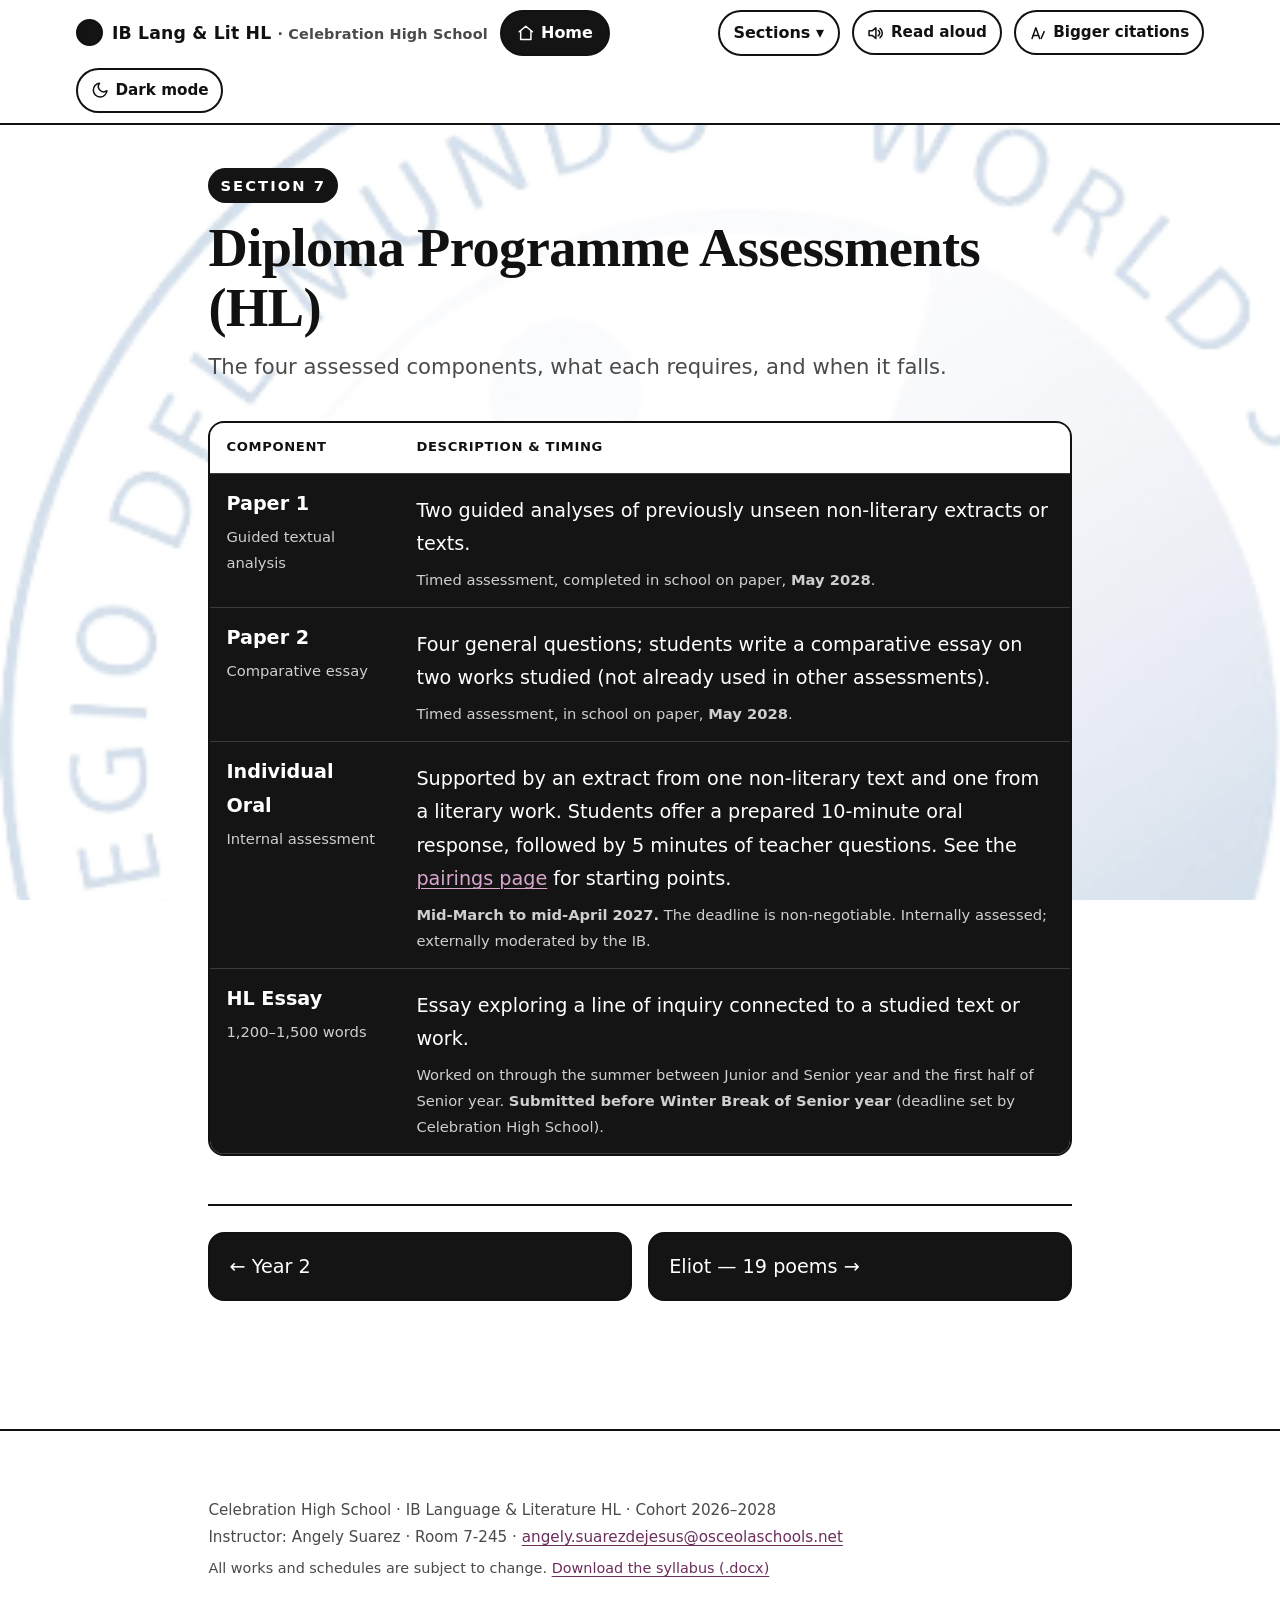
==== commit 3665ab41: "Use the school's official IB World School logo as the page mark Angely supplied the official IB Worl" ====
--- a/assessments.html
+++ b/assessments.html
@@ -16,19 +16,7 @@
 <a class="skip-link" href="#main">Skip to main content</a>
 
 <div class="bg-emblem" aria-hidden="true">
-  <svg viewBox="0 0 400 400" focusable="false">
-    <circle cx="200" cy="200" r="192" class="bg-ring"/>
-    <circle cx="200" cy="200" r="170" class="bg-ring"/>
-    <circle cx="200" cy="200" r="132" class="bg-ring bg-thick"/>
-    <g class="bg-grid">
-      <ellipse cx="200" cy="200" rx="132" ry="132"/>
-      <ellipse cx="200" cy="200" rx="44" ry="132"/>
-      <ellipse cx="200" cy="200" rx="88" ry="132"/>
-      <line x1="68" y1="200" x2="332" y2="200"/>
-      <line x1="86" y1="134" x2="314" y2="134"/>
-      <line x1="86" y1="266" x2="314" y2="266"/>
-    </g>
-  </svg>
+  <img src="assets/ib-logo.png" alt="" width="447" height="447" decoding="async">
 </div>
 
 <div class="sticky-stack">
--- a/assets/style.css
+++ b/assets/style.css
@@ -1564,15 +1564,16 @@
   pointer-events: none;
   overflow: hidden;
 }
-.bg-emblem svg {
-  width: min(150vh, 150vw);
+/* The official IB World School mark, supplied by the school. */
+.bg-emblem img {
+  width: min(165vh, 165vw);
   height: auto;
-  opacity: .07;
-}
-:root[data-theme="dark"] .bg-emblem svg { opacity: .10; }
-.bg-ring { fill: none; stroke: var(--text); stroke-width: 2.5; }
-.bg-thick { stroke-width: 5; }
-.bg-grid { fill: none; stroke: var(--text); stroke-width: 1.6; }
+  opacity: .17;
+}
+:root[data-theme="dark"] .bg-emblem img {
+  opacity: .26;
+  filter: brightness(1.7) saturate(1.25);
+}
 
 /* Keep content legible above the watermark. */
 .wrap { position: relative; }
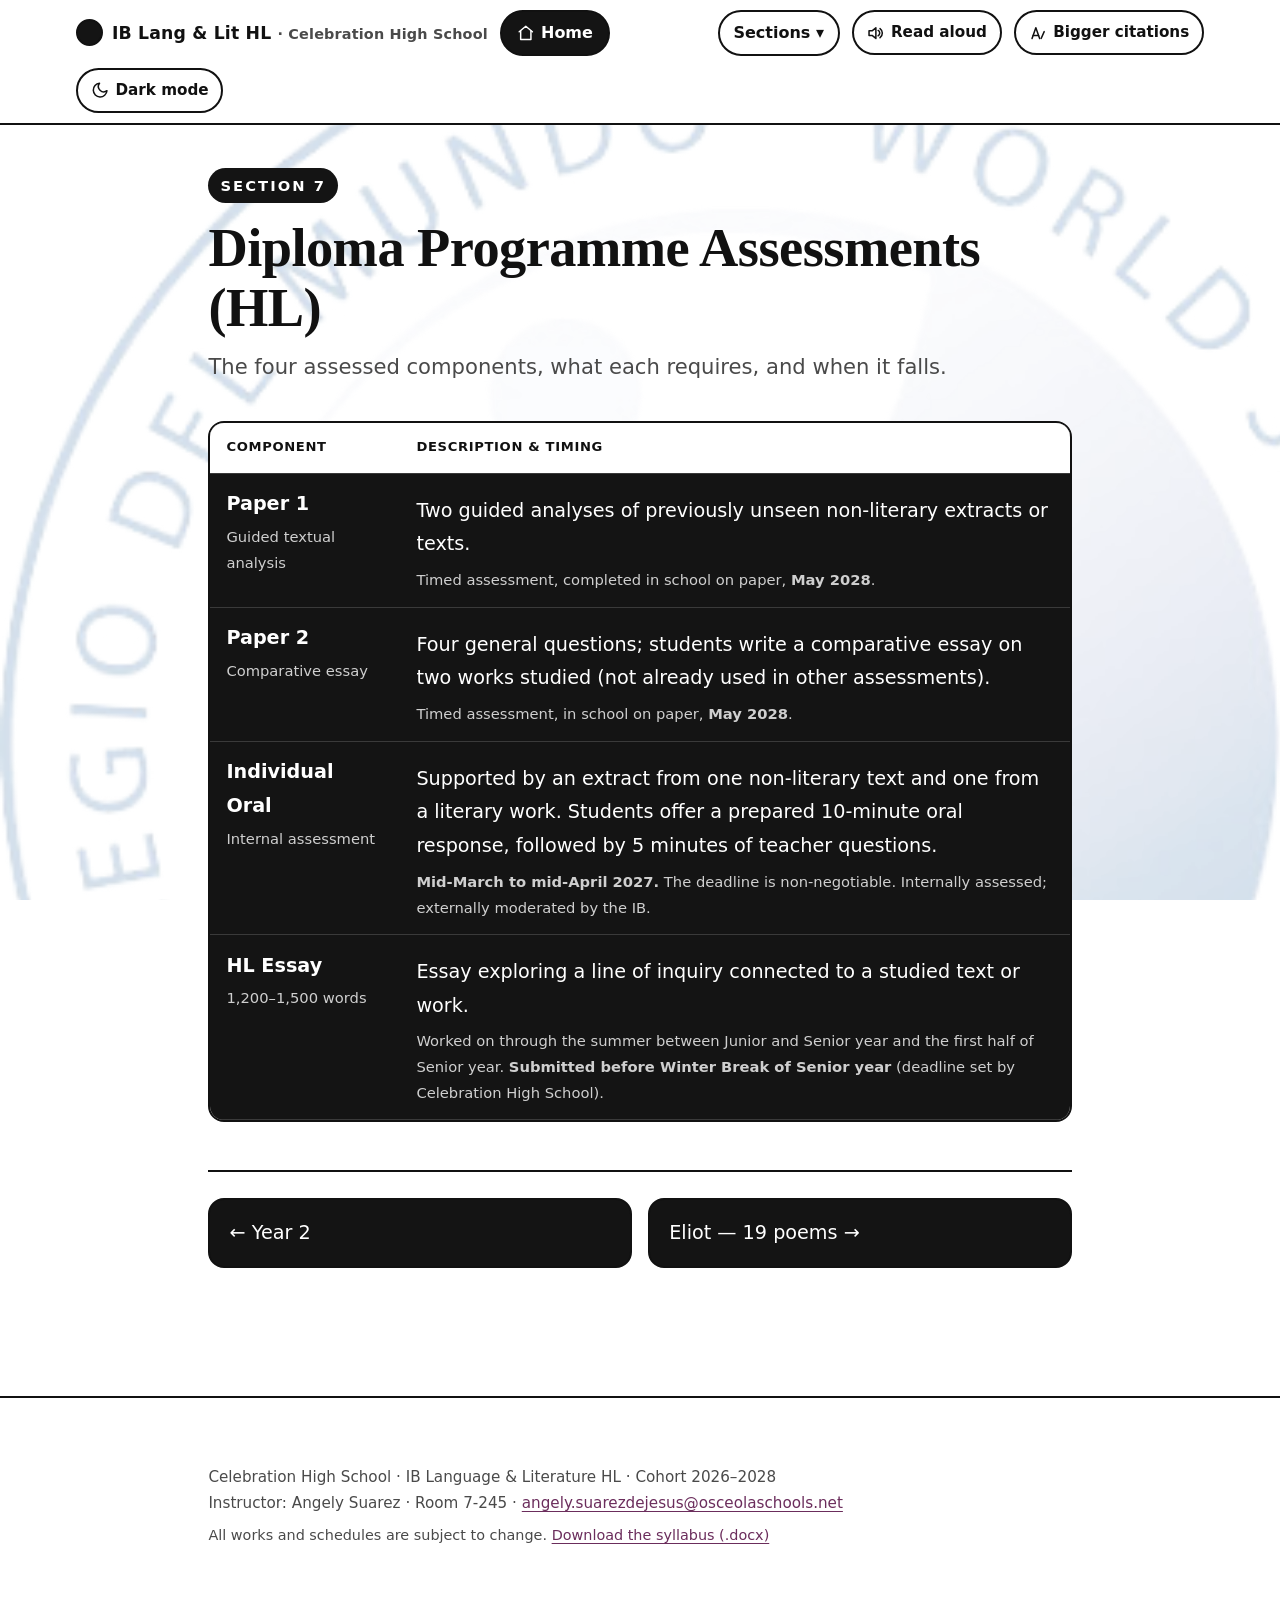
==== commit bff3364c: "Remove IO pairings, keep Interstellar only, add book covers Removed the Individual Oral pairings pag" ====
--- a/assessments.html
+++ b/assessments.html
@@ -36,13 +36,12 @@
         <a href="works.html"><span class="num">1</span><span>Literary Works (6)</span></a>
         <a href="nonliterary.html"><span class="num">2</span><span>Non-Literary Texts</span></a>
         <a href="concepts.html"><span class="num">3</span><span>Concepts &amp; Global Issues</span></a>
-        <a href="pairings.html"><span class="num">4</span><span>IO Pairings</span></a>
-        <a href="questions.html"><span class="num">5</span><span>Question Banks</span></a>
-        <a href="year1.html"><span class="num">6</span><span>Year 1 &middot; 2026&ndash;27</span></a>
-        <a href="year2.html"><span class="num">7</span><span>Year 2 &middot; 2027&ndash;28</span></a>
-        <a href="assessments.html" aria-current="page"><span class="num">8</span><span>Assessments</span></a>
-        <a href="eliot.html"><span class="num">9</span><span>Eliot &mdash; 19 Poems</span></a>
-        <a href="citations.html"><span class="num">10</span><span>Citations &mdash; APA &amp; MLA</span></a>
+        <a href="questions.html"><span class="num">4</span><span>Question Banks</span></a>
+        <a href="year1.html"><span class="num">5</span><span>Year 1 &middot; 2026&ndash;27</span></a>
+        <a href="year2.html"><span class="num">6</span><span>Year 2 &middot; 2027&ndash;28</span></a>
+        <a href="assessments.html" aria-current="page"><span class="num">7</span><span>Assessments</span></a>
+        <a href="eliot.html"><span class="num">8</span><span>Eliot &mdash; 19 Poems</span></a>
+        <a href="citations.html"><span class="num">9</span><span>Citations &mdash; APA &amp; MLA</span></a>
       </div>
     </details>
 
@@ -108,7 +107,7 @@
           <th scope="row">Individual Oral<span class="byline">Internal assessment</span></th>
           <td><p>Supported by an extract from one non-literary text and one from a literary work.
           Students offer a prepared 10-minute oral response, followed by 5 minutes of teacher
-          questions. See the <a href="pairings.html">pairings page</a> for starting points.</p>
+          questions.</p>
           <p class="when"><strong>Mid-March to mid-April 2027.</strong> The deadline is
           non-negotiable. Internally assessed; externally moderated by the IB.</p></td>
         </tr>
--- a/assets/style.css
+++ b/assets/style.css
@@ -1676,3 +1676,286 @@
 :root[data-cites="large"] .mini-text,
 :root[data-cites="large"] .mini-copy { font-size: .9rem; }
 :root[data-cites="large"] .mini-row { grid-template-columns: 3em 1fr auto; }
+
+/* ---- Cornell notebook ------------------------------------------------ */
+:root {
+  --nb-paper: #fdfbf4;
+  --nb-ink: #21252b;
+  --nb-rule: #cfd9e6;
+  --nb-margin: #d98a8a;
+  --nb-edge: #b9ae94;
+}
+:root[data-theme="dark"] {
+  --nb-paper: #f7f4ea;   /* paper stays paper in dark mode */
+  --nb-ink: #1b1e23;
+  --nb-rule: #c3cede;
+  --nb-margin: #cf7f7f;
+  --nb-edge: #6d6552;
+}
+
+.nb-intro { color: var(--text-soft); margin-top: -.4rem; }
+
+.notebook {
+  display: grid;
+  grid-template-columns: 172px minmax(0, 1fr);
+  gap: 0;
+  margin: 1.4rem 0 2.5rem;
+  position: relative;
+}
+
+/* Divider tabs down the left edge */
+.nb-tabs {
+  display: flex;
+  flex-direction: column;
+  gap: .3rem;
+  padding-top: 1.6rem;
+  z-index: 2;
+}
+.nb-tab {
+  font: inherit;
+  font-size: .82rem;
+  font-weight: 700;
+  text-align: left;
+  line-height: 1.25;
+  padding: .55rem .7rem .55rem .8rem;
+  border: 2px solid var(--nb-edge);
+  border-right: none;
+  border-radius: 10px 0 0 10px;
+  background: #e8e2d2;
+  color: #2c3038;
+  cursor: pointer;
+  display: flex;
+  align-items: baseline;
+  gap: .45rem;
+  margin-right: -2px;
+  transform: translateX(6px);
+  transition: transform .16s ease, background .16s ease;
+}
+.nb-tab:nth-child(5n+1) { background: #e6dfcd; }
+.nb-tab:nth-child(5n+2) { background: #dfe4d4; }
+.nb-tab:nth-child(5n+3) { background: #d9e0e6; }
+.nb-tab:nth-child(5n+4) { background: #e6dcd9; }
+.nb-tab:nth-child(5n+5) { background: #e2dee8; }
+.nb-tab:hover { transform: translateX(0); }
+.nb-tab.is-active {
+  transform: translateX(0);
+  background: var(--nb-paper);
+  box-shadow: -2px 0 0 var(--nb-paper);
+  z-index: 3;
+}
+.nb-tab-num {
+  font-size: .7rem;
+  font-weight: 800;
+  opacity: .6;
+  min-width: 1.1em;
+}
+.nb-tab:focus-visible { outline: 3px solid var(--focus); outline-offset: 2px; }
+
+/* The book block */
+.nb-book {
+  position: relative;
+  background: var(--nb-paper);
+  color: var(--nb-ink);
+  border: 2px solid var(--nb-edge);
+  border-radius: 0 14px 14px 0;
+  box-shadow: var(--shadow);
+  min-height: 430px;
+  padding: 1.5rem 1.6rem 1rem 2.6rem;
+  /* ruled paper */
+  background-image: repeating-linear-gradient(
+    to bottom, transparent 0 30px, var(--nb-rule) 30px 31px);
+  background-position: 0 62px;
+}
+/* spiral binding */
+.nb-spiral {
+  position: absolute;
+  left: 168px;
+  top: 1.4rem;
+  bottom: 1.4rem;
+  width: 14px;
+  display: flex;
+  flex-direction: column;
+  justify-content: space-around;
+  z-index: 4;
+  pointer-events: none;
+}
+.nb-spiral span {
+  display: block;
+  height: 11px;
+  border: 2px solid #9aa2ad;
+  border-radius: 50%;
+  background: linear-gradient(180deg, #fff, #b9c0c9);
+}
+
+.nb-page { animation: nb-flip .28s ease; }
+.nb-page[hidden] { display: none; }
+@keyframes nb-flip {
+  from { opacity: 0; transform: perspective(1200px) rotateY(-9deg); transform-origin: left center; }
+  to   { opacity: 1; transform: none; }
+}
+@media (prefers-reduced-motion: reduce) { .nb-page { animation: none; } }
+
+.nb-head {
+  display: flex;
+  align-items: baseline;
+  gap: .7rem;
+  flex-wrap: wrap;
+  border-bottom: 2px solid var(--nb-ink);
+  padding-bottom: .5rem;
+  margin-bottom: .2rem;
+}
+.nb-head h3 { margin: 0; font-size: 1.35rem; color: var(--nb-ink); }
+.nb-folio {
+  font-family: var(--font-serif);
+  font-size: 1.5rem;
+  font-weight: 700;
+  opacity: .35;
+}
+.nb-geo {
+  font-size: .7rem;
+  font-weight: 800;
+  letter-spacing: .07em;
+  text-transform: uppercase;
+  padding: .15rem .5rem;
+  border-radius: 999px;
+  border: 1px solid var(--nb-ink);
+  opacity: .65;
+  margin-left: auto;
+}
+
+/* Cornell split: cue column | notes */
+.nb-cornell {
+  display: grid;
+  grid-template-columns: 33% minmax(0, 1fr);
+  gap: 0;
+  min-height: 250px;
+}
+.nb-cue {
+  border-right: 2px solid var(--nb-margin);
+  padding: .8rem 1rem .8rem 0;
+}
+.nb-notes { padding: .8rem 0 .8rem 1.2rem; }
+.nb-cue h4, .nb-notes h4, .nb-summary h4 {
+  font-size: .68rem;
+  font-weight: 800;
+  letter-spacing: .12em;
+  text-transform: uppercase;
+  opacity: .5;
+  margin: 0 0 .5rem;
+  color: var(--nb-ink);
+}
+.nb-cue ul { list-style: none; margin: 0; padding: 0; }
+.nb-cue li {
+  font-weight: 700;
+  font-size: .95rem;
+  line-height: 1.45;
+  margin-bottom: .6rem;
+}
+.nb-cue li::before { content: "? "; opacity: .45; }
+.nb-blurb { margin: 0 0 .7rem; font-size: 1.02rem; }
+.nb-points { margin: 0; padding-left: 1.1rem; }
+.nb-points li { margin-bottom: .35rem; line-height: 1.5; }
+
+.nb-summary {
+  border-top: 2px solid var(--nb-margin);
+  margin-top: .4rem;
+  padding-top: .7rem;
+  display: flex;
+  flex-wrap: wrap;
+  align-items: flex-end;
+  gap: .8rem;
+}
+.nb-summary p { margin: 0; flex: 1 1 18rem; font-style: italic; }
+.nb-open {
+  font-weight: 800;
+  text-decoration: none;
+  padding: .45rem .9rem;
+  border: 2px solid var(--nb-ink);
+  border-radius: 999px;
+  color: var(--nb-ink);
+  white-space: nowrap;
+}
+.nb-open:hover, .nb-open:visited { color: var(--nb-ink); background: #ecebe2; }
+
+.nb-nav {
+  display: flex;
+  align-items: center;
+  justify-content: space-between;
+  gap: 1rem;
+  border-top: 1px solid var(--nb-rule);
+  margin-top: .9rem;
+  padding-top: .6rem;
+}
+.nb-arrow {
+  font: inherit;
+  font-size: .88rem;
+  font-weight: 700;
+  padding: .35rem .8rem;
+  border: 1px solid var(--nb-edge);
+  border-radius: 8px;
+  background: transparent;
+  color: var(--nb-ink);
+  cursor: pointer;
+}
+.nb-arrow:hover:not(:disabled) { background: #ecebe2; }
+.nb-arrow:disabled { opacity: .35; cursor: default; }
+.nb-count { font-size: .82rem; opacity: .6; }
+
+@media (max-width: 720px) {
+  .notebook { grid-template-columns: 1fr; }
+  .nb-tabs {
+    flex-direction: row;
+    flex-wrap: wrap;
+    gap: .35rem;
+    padding: 0 0 .6rem;
+  }
+  .nb-tab {
+    transform: none;
+    margin: 0;
+    border-right: 2px solid var(--nb-edge);
+    border-radius: 10px 10px 0 0;
+    font-size: .76rem;
+    padding: .4rem .6rem;
+  }
+  .nb-tab.is-active { box-shadow: none; }
+  .nb-tab-label { display: none; }
+  .nb-tab-num { opacity: 1; font-size: .85rem; }
+  .nb-spiral { display: none; }
+  .nb-book { border-radius: 0 0 14px 14px; padding: 1.2rem 1.1rem 1rem; }
+  .nb-cornell { grid-template-columns: 1fr; }
+  .nb-cue { border-right: none; border-bottom: 2px solid var(--nb-margin); padding: .6rem 0; }
+  .nb-notes { padding: .8rem 0 0; }
+}
+
+/* ---- Book covers ----------------------------------------------------- */
+.cover-link {
+  display: block;
+  width: 132px;
+  margin: 0 0 .7rem;
+  text-decoration: none;
+}
+.cover {
+  display: block;
+  width: 132px;
+  height: auto;
+  border-radius: 4px;
+  border: 1px solid rgba(0,0,0,.25);
+  box-shadow: 0 2px 5px rgba(0,0,0,.3), 0 10px 22px rgba(0,0,0,.22);
+  background: #eee;
+  transition: transform .16s ease, box-shadow .16s ease;
+}
+.cover-link:hover .cover {
+  transform: translateY(-3px) rotate(-1deg);
+  box-shadow: 0 4px 9px rgba(0,0,0,.34), 0 16px 34px rgba(0,0,0,.28);
+}
+.cover-ed {
+  display: block;
+  font-size: .72rem;
+  line-height: 1.35;
+  color: var(--card-soft);
+  margin-top: .35rem;
+}
+.wcard .cover-link { margin: .6rem 0 .5rem; }
+@media (max-width: 560px) {
+  .cover-link, .cover { width: 104px; }
+}
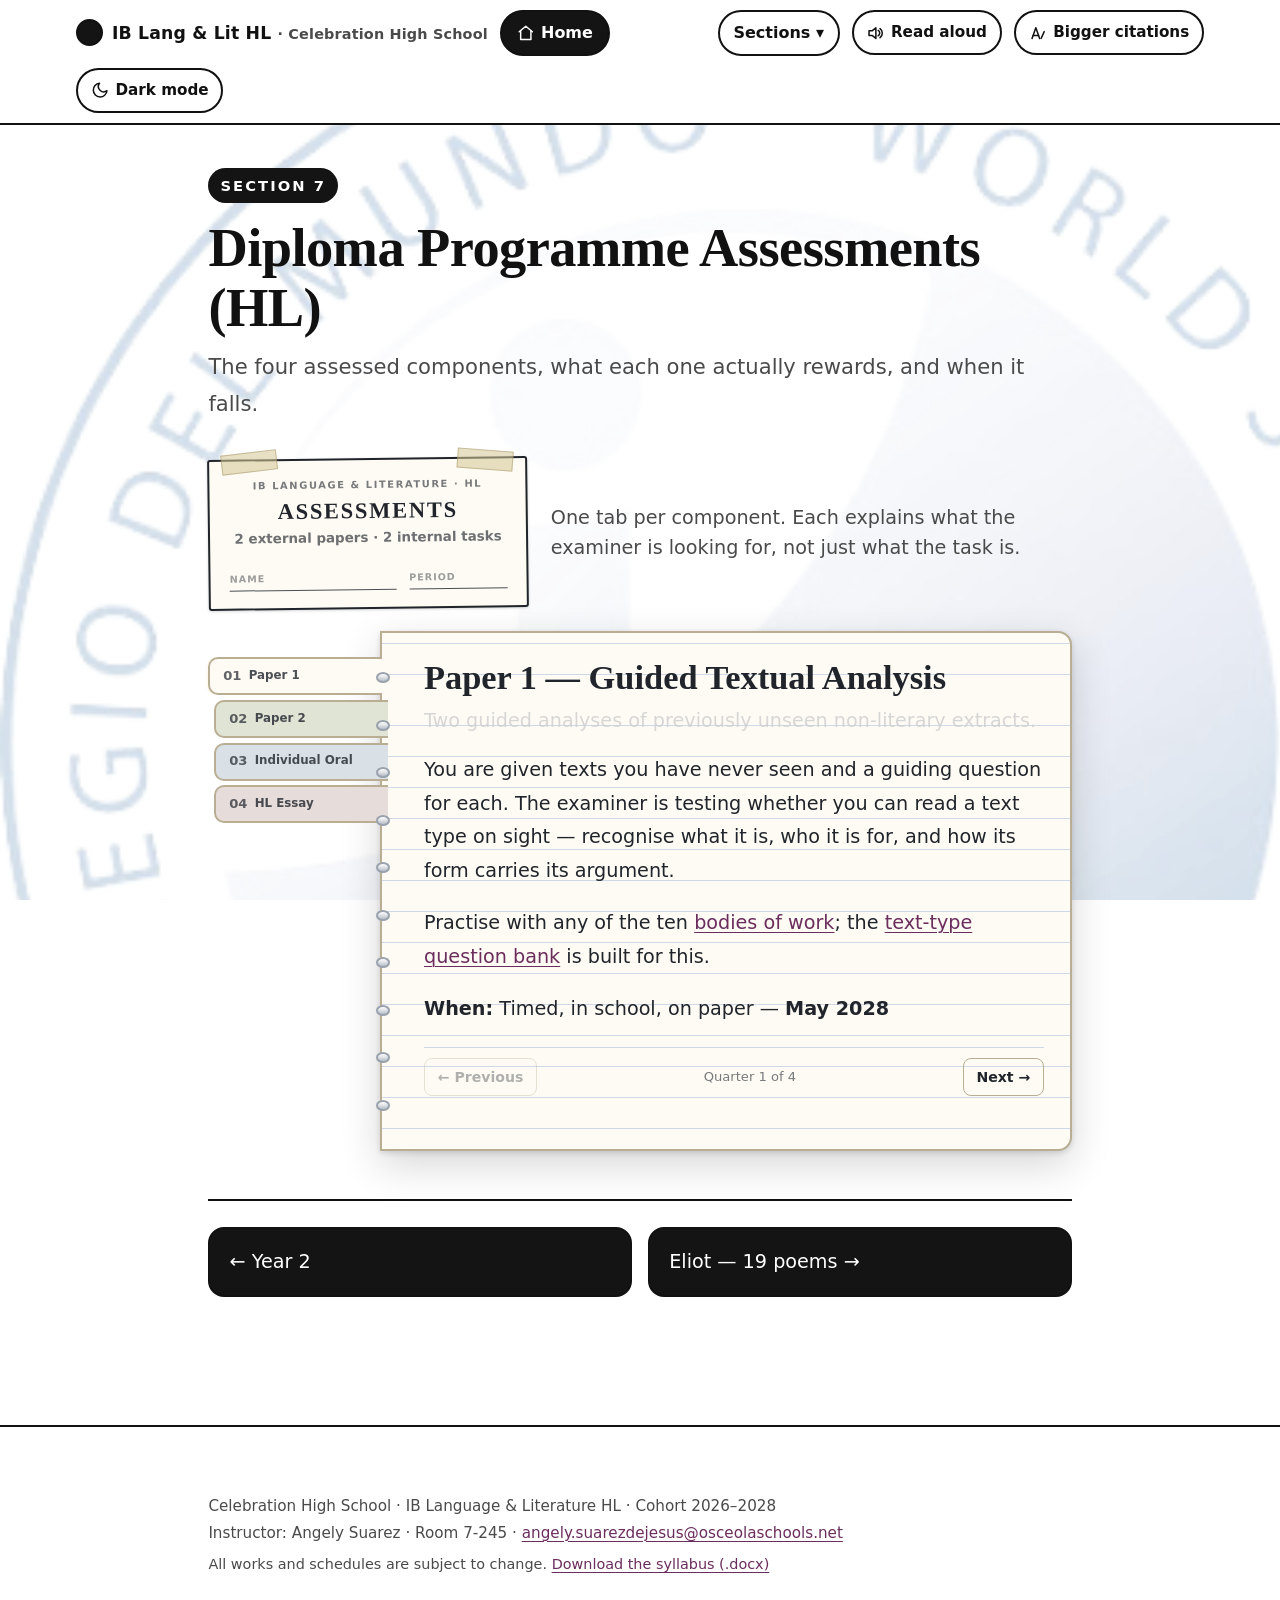
==== commit 812b3d02: "Notebook layout on every section, deeper fields, and a PDF slot Every section page is now a tabbed n" ====
--- a/assessments.html
+++ b/assessments.html
@@ -86,40 +86,66 @@
 </div>
 <main id="main" tabindex="-1">
   <div class="wrap">
-    <div class="page-head"><span class="eyebrow">Section 7</span><h1>Diploma Programme Assessments (HL)</h1><p class="lede">The four assessed components, what each requires, and when it falls.</p></div>
+    <div class="page-head"><span class="eyebrow">Section 7</span><h1>Diploma Programme Assessments (HL)</h1><p class="lede">The four assessed components, what each one actually rewards, and when it falls.</p></div>
 
-    <div class="table-scroll">
-    <table class="assess-table">
-      <thead><tr><th scope="col">Component</th><th scope="col">Description &amp; timing</th></tr></thead>
-      <tbody>
-        <tr>
-          <th scope="row">Paper 1<span class="byline">Guided textual analysis</span></th>
-          <td><p>Two guided analyses of previously unseen non-literary extracts or texts.</p>
-          <p class="when">Timed assessment, completed in school on paper, <strong>May 2028</strong>.</p></td>
-        </tr>
-        <tr>
-          <th scope="row">Paper 2<span class="byline">Comparative essay</span></th>
-          <td><p>Four general questions; students write a comparative essay on two works studied
-          (not already used in other assessments).</p>
-          <p class="when">Timed assessment, in school on paper, <strong>May 2028</strong>.</p></td>
-        </tr>
-        <tr>
-          <th scope="row">Individual Oral<span class="byline">Internal assessment</span></th>
-          <td><p>Supported by an extract from one non-literary text and one from a literary work.
-          Students offer a prepared 10-minute oral response, followed by 5 minutes of teacher
-          questions.</p>
-          <p class="when"><strong>Mid-March to mid-April 2027.</strong> The deadline is
-          non-negotiable. Internally assessed; externally moderated by the IB.</p></td>
-        </tr>
-        <tr>
-          <th scope="row">HL Essay<span class="byline">1,200&ndash;1,500 words</span></th>
-          <td><p>Essay exploring a line of inquiry connected to a studied text or work.</p>
-          <p class="when">Worked on through the summer between Junior and Senior year and the first
-          half of Senior year. <strong>Submitted before Winter Break of Senior year</strong>
-          (deadline set by Celebration High School).</p></td>
-        </tr>
-      </tbody>
-    </table>
+    <div class="nb-cover">
+      <div class="nb-label">
+        <span class="nb-label-top">IB Language &amp; Literature &middot; HL</span>
+        <h3>Assessments</h3>
+        <span class="nb-label-sub">2 external papers &middot; 2 internal tasks</span>
+        <div class="nb-label-rules">
+          <span><i>Name</i></span>
+          <span><i>Period</i></span>
+        </div>
+      </div>
+      <p class="nb-cover-meta">One tab per component. Each explains what the examiner is looking for, not just what the task is.</p>
+    </div>
+    <div class="notebook notebook-quarters">
+      <div class="nb-spiral" aria-hidden="true">
+        <span></span><span></span><span></span><span></span><span></span>
+        <span></span><span></span><span></span><span></span><span></span>
+      </div>
+      <div class="nb-tabs" role="tablist" aria-label="Assessments" aria-orientation="vertical">
+        <button role="tab" id="tab-as-1" aria-controls="pg-as-1" aria-selected="true" tabindex="0" class="nb-tab is-active"><span class="nb-tab-num">01</span><span class="nb-tab-label">Paper 1</span></button>
+        <button role="tab" id="tab-as-2" aria-controls="pg-as-2" aria-selected="false" tabindex="-1" class="nb-tab"><span class="nb-tab-num">02</span><span class="nb-tab-label">Paper 2</span></button>
+        <button role="tab" id="tab-as-3" aria-controls="pg-as-3" aria-selected="false" tabindex="-1" class="nb-tab"><span class="nb-tab-num">03</span><span class="nb-tab-label">Individual Oral</span></button>
+        <button role="tab" id="tab-as-4" aria-controls="pg-as-4" aria-selected="false" tabindex="-1" class="nb-tab"><span class="nb-tab-num">04</span><span class="nb-tab-label">HL Essay</span></button>
+      </div>
+      <div class="nb-book">
+        <div role="tabpanel" id="pg-as-1" aria-labelledby="tab-as-1" class="nb-page is-active">
+  <section class="qbank"><h2>Paper 1 &mdash; Guided Textual Analysis</h2>
+    <p class="qnote">Two guided analyses of previously unseen non-literary extracts.</p>
+    <p>You are given texts you have never seen and a guiding question for each. The examiner is testing whether you can read a text type on sight &mdash; recognise what it is, who it is for, and how its form carries its argument.</p><p>Practise with any of the ten <a href="nonliterary.html">bodies of work</a>; the <a href="questions.html#texttype-q">text-type question bank</a> is built for this.</p>
+    <p class="when-band"><strong>When:</strong> Timed, in school, on paper &mdash; <strong>May 2028</strong></p>
+  </section>
+        </div>
+        <div role="tabpanel" id="pg-as-2" aria-labelledby="tab-as-2" class="nb-page" hidden>
+  <section class="qbank"><h2>Paper 2 &mdash; Comparative Essay</h2>
+    <p class="qnote">Four general questions; you write on two works studied.</p>
+    <p>Neither work may already have been used in another assessment. The commonest weakness is alternating paragraphs instead of genuinely comparing. Find the <em>problem</em> two works share, then show how each solves it differently.</p><p><em>Othello</em> and <em>The Hour of the Star</em> both ask who is permitted to narrate a life &mdash; and answer in opposite directions.</p>
+    <p class="when-band"><strong>When:</strong> Timed, in school, on paper &mdash; <strong>May 2028</strong></p>
+  </section>
+        </div>
+        <div role="tabpanel" id="pg-as-3" aria-labelledby="tab-as-3" class="nb-page" hidden>
+  <section class="qbank"><h2>Individual Oral &mdash; Internal Assessment</h2>
+    <p class="qnote">10 minutes prepared, then 5 minutes of questions.</p>
+    <p>Supported by one extract from a non-literary text and one from a literary work, which must share a global issue. You open by naming your field of inquiry, then narrow to your issue &mdash; the move practised all year on the <a href="concepts.html">concepts page</a> and in the <a href="questions.html#ladder">ladder</a>.</p><p>Internally assessed, externally moderated by the IB.</p>
+    <p class="when-band"><strong>When:</strong> <strong>Mid-March to mid-April 2027.</strong> The deadline is non-negotiable</p>
+  </section>
+        </div>
+        <div role="tabpanel" id="pg-as-4" aria-labelledby="tab-as-4" class="nb-page" hidden>
+  <section class="qbank"><h2>HL Essay &mdash; 1,200&ndash;1,500 words</h2>
+    <p class="qnote">A line of inquiry of your own, on one studied text or work.</p>
+    <p>The one task you build slowly. A line of inquiry is a question you do not yet know the answer to &mdash; open enough to argue, narrow enough to finish. If you can answer it in a sentence, it is a topic, not a line of inquiry.</p><p>See the worked examples on each field tab of the <a href="concepts.html">concepts page</a>.</p>
+    <p class="when-band"><strong>When:</strong> Drafted over the summer and first half of senior year; <strong>submitted before Winter Break, December 2027</strong></p>
+  </section>
+        </div>
+        <div class="nb-nav">
+          <button class="nb-arrow nb-prev" type="button" aria-label="Previous">&larr; Previous</button>
+          <span class="nb-count" aria-live="polite">Component 1 of 4</span>
+          <button class="nb-arrow nb-next" type="button" aria-label="Next">Next &rarr;</button>
+        </div>
+      </div>
     </div>
     <nav class="pager" aria-label="Page navigation">
       <a href="year2.html">&larr; Year 2</a>
--- a/assets/style.css
+++ b/assets/style.css
@@ -1959,3 +1959,411 @@
 @media (max-width: 560px) {
   .cover-link, .cover { width: 104px; }
 }
+
+/* ---- Quarter Cornell cards (year pages) ------------------------------ */
+.cnote-intro { color: var(--text-soft); max-width: 46rem; }
+.cnote {
+  position: relative;
+  background: var(--nb-paper);
+  color: var(--nb-ink);
+  border: 2px solid var(--nb-edge);
+  border-radius: 14px;
+  box-shadow: var(--shadow);
+  margin: 1.4rem 0 1.8rem;
+  padding: 1.2rem 1.5rem 1.1rem 2.4rem;
+  background-image: repeating-linear-gradient(
+    to bottom, transparent 0 30px, var(--nb-rule) 30px 31px);
+  background-position: 0 74px;
+}
+/* punched-hole margin, echoing the home-page notebook */
+.cnote::before {
+  content: "";
+  position: absolute;
+  left: 1.1rem; top: 1.2rem; bottom: 1.2rem;
+  width: 0;
+  border-left: 2px solid var(--nb-margin);
+  opacity: .8;
+}
+.cnote-head {
+  display: flex;
+  align-items: baseline;
+  gap: .8rem;
+  border-bottom: 2px solid var(--nb-ink);
+  padding-bottom: .5rem;
+  margin-bottom: .3rem;
+}
+.cnote-q {
+  font-family: var(--font-serif);
+  font-size: 1.5rem;
+  font-weight: 700;
+  opacity: .4;
+}
+.cnote-head h3 { margin: 0; font-size: 1.25rem; color: var(--nb-ink); }
+.cnote h4 {
+  font-size: .68rem;
+  font-weight: 800;
+  letter-spacing: .12em;
+  text-transform: uppercase;
+  opacity: .5;
+  margin: .9rem 0 .4rem;
+  color: var(--nb-ink);
+}
+.cnote-body {
+  display: grid;
+  grid-template-columns: 31% minmax(0, 1fr);
+  gap: 0;
+}
+.cnote-cue {
+  border-right: 2px solid var(--nb-margin);
+  padding: 0 1.1rem .6rem 0;
+}
+.cnote-cue h4:first-child { margin-top: .6rem; }
+.cnote-notes { padding: 0 0 .6rem 1.3rem; }
+.cue-texts { list-style: none; margin: 0; padding: 0; }
+.cue-texts li {
+  font-weight: 700;
+  font-size: .95rem;
+  line-height: 1.4;
+  margin-bottom: .4rem;
+  padding-left: .9rem;
+  text-indent: -.9rem;
+}
+.cue-texts li::before { content: "\25B8  "; opacity: .5; }
+.cue-terms { list-style: none; margin: 0; padding: 0; display: flex; flex-wrap: wrap; gap: .3rem; }
+.term {
+  display: inline-block;
+  font-size: .78rem;
+  font-weight: 700;
+  padding: .16rem .5rem;
+  border: 1px solid var(--nb-ink);
+  border-radius: 999px;
+  opacity: .78;
+}
+.genre-list { margin: 0 0 .3rem; padding-left: 1.1rem; }
+.genre-list li { margin-bottom: .3rem; line-height: 1.5; }
+.cnote-notes p { margin: 0 0 .7rem; line-height: 1.6; }
+.cnote-notes p:last-child { margin-bottom: 0; }
+.cnote-sum {
+  border-top: 2px solid var(--nb-margin);
+  margin-top: .5rem;
+  padding-top: .5rem;
+}
+.read-qs, .toward-qs {
+  margin: 0;
+  padding-left: 1.3rem;
+}
+.read-qs li, .toward-qs li {
+  margin-bottom: .55rem;
+  line-height: 1.55;
+}
+.read-qs li::marker, .toward-qs li::marker {
+  font-weight: 800;
+  opacity: .45;
+}
+.toward-qs { counter-reset: none; }
+.toward-qs li { font-weight: 600; }
+.cnote-sum h4 { margin-top: .2rem; }
+/* global-issue badges sit on paper here, so give them paper-safe colours */
+.cnote .gi { border-width: 1.5px; }
+.cnote .gi-culture  { color: #7a2f6a; }
+.cnote .gi-beliefs  { color: #1f5f3f; }
+.cnote .gi-politics { color: #9a3b12; }
+.cnote .gi-art      { color: #1d4f8b; }
+.cnote .gi-science  { color: #55550f; }
+
+@media (max-width: 720px) {
+  .cnote { padding: 1.1rem 1rem 1rem 1.6rem; }
+  .cnote::before { left: .7rem; }
+  .cnote-body, .cnote-sum { grid-template-columns: 1fr; gap: 0; }
+  .cnote-cue {
+    border-right: none;
+    border-bottom: 2px solid var(--nb-margin);
+    padding: 0 0 .7rem;
+  }
+  .cnote-notes { padding: .3rem 0 .6rem; }
+  .sum-unique { margin-top: .7rem; }
+}
+
+/* ---- Focus terms with definitions ------------------------------------ */
+.tgroup { margin-bottom: .8rem; }
+.tgroup h5 {
+  font-size: .64rem;
+  font-weight: 800;
+  letter-spacing: .11em;
+  text-transform: uppercase;
+  margin: .5rem 0 .35rem;
+  padding-bottom: .18rem;
+  border-bottom: 1px solid var(--nb-margin);
+  opacity: .75;
+  color: var(--nb-ink);
+}
+.tlist { margin: 0; }
+.tdef { margin-bottom: .42rem; }
+.tdef dt {
+  font-weight: 800;
+  font-size: .88rem;
+  line-height: 1.3;
+}
+.tdef dd {
+  margin: 0;
+  font-size: .82rem;
+  line-height: 1.42;
+  opacity: .82;
+}
+
+/* ---- "What is a field of inquiry?" box -------------------------------- */
+.defbox {
+  background: var(--card);
+  color: var(--card-text);
+  border: 2px solid var(--line);
+  border-radius: var(--radius);
+  padding: 1.2rem 1.4rem;
+  margin: 1.3rem 0 1.8rem;
+  box-shadow: var(--shadow-sm);
+}
+.defbox h3 { margin: 0 0 .6rem; font-size: 1.15rem; color: var(--card-text); }
+.defbox p { margin: 0 0 .7rem; }
+.fieldlist { list-style: none; margin: .2rem 0 .9rem; padding: 0; }
+.fieldlist li {
+  margin-bottom: .4rem;
+  line-height: 1.5;
+  color: var(--card-soft);
+}
+.defbox-eg {
+  background: var(--bg);
+  color: var(--text);
+  border-radius: 10px;
+  padding: .75rem .9rem;
+  font-size: .95rem;
+  line-height: 1.6;
+}
+.defbox-foot { font-size: .93rem; color: var(--card-soft); margin-bottom: 0; }
+
+/* ---- Cornell cards inside a notebook ---------------------------------- */
+.cnote.in-book {
+  background: none;
+  border: none;
+  border-radius: 0;
+  box-shadow: none;
+  margin: 0;
+  padding: 0;
+}
+.cnote.in-book::before { display: none; }   /* the book supplies the margin rule */
+.notebook-quarters .nb-book { min-height: 520px; }
+.notebook-quarters .nb-tab { align-items: flex-start; }
+.notebook-quarters .nb-tab-num { font-size: .82rem; opacity: .75; }
+.notebook-quarters .nb-tab-label { font-size: .74rem; line-height: 1.2; opacity: .85; }
+.notebook-quarters .cnote-head { margin-top: 0; }
+@media (max-width: 720px) {
+  .notebook-quarters .nb-tab-label { display: none; }
+  .notebook-quarters .nb-tab-num { font-size: .9rem; opacity: 1; }
+}
+
+/* ---- Notebook cover label -------------------------------------------- */
+.nb-cover {
+  display: grid;
+  grid-template-columns: minmax(0, 20rem) minmax(0, 1fr);
+  gap: 1.4rem;
+  align-items: center;
+  margin: 1.4rem 0 .9rem;
+}
+.nb-label {
+  position: relative;
+  background: var(--nb-paper);
+  color: var(--nb-ink);
+  border: 2px solid var(--nb-ink);
+  border-radius: 3px;
+  padding: 1rem 1.2rem 1.1rem;
+  box-shadow: var(--shadow-sm);
+  text-align: center;
+  transform: rotate(-.7deg);
+}
+/* strips of tape at the top corners */
+.nb-label::before, .nb-label::after {
+  content: "";
+  position: absolute;
+  top: -9px;
+  width: 54px;
+  height: 18px;
+  background: rgba(214, 199, 148, .55);
+  border: 1px solid rgba(140, 125, 80, .38);
+}
+.nb-label::before { left: 12px; transform: rotate(-6deg); }
+.nb-label::after  { right: 12px; transform: rotate(5deg); }
+.nb-label-top {
+  display: block;
+  font-size: .62rem;
+  font-weight: 800;
+  letter-spacing: .16em;
+  text-transform: uppercase;
+  opacity: .6;
+}
+.nb-label h3 {
+  margin: .3rem 0 .15rem;
+  font-family: var(--font-serif);
+  font-size: 1.4rem;
+  line-height: 1.15;
+  color: var(--nb-ink);
+}
+.nb-label-sub {
+  display: block;
+  font-size: .84rem;
+  font-weight: 700;
+  opacity: .65;
+}
+.nb-label-rules {
+  display: grid;
+  grid-template-columns: 1.7fr 1fr;
+  gap: .8rem;
+  margin-top: 1rem;
+}
+.nb-label-rules span {
+  border-bottom: 1.5px solid var(--nb-ink);
+  padding-bottom: .1rem;
+  min-height: 1.5rem;
+  display: flex;
+  align-items: flex-end;
+  opacity: .8;
+}
+.nb-label-rules i {
+  font-style: normal;
+  font-size: .6rem;
+  font-weight: 800;
+  letter-spacing: .1em;
+  text-transform: uppercase;
+  opacity: .55;
+}
+.nb-cover-meta {
+  margin: 0;
+  color: var(--text-soft);
+  line-height: 1.6;
+  max-width: 34rem;
+}
+@media (max-width: 720px) {
+  .nb-cover { grid-template-columns: 1fr; gap: 1rem; }
+  .nb-label { transform: none; max-width: 22rem; }
+}
+
+/* ---- Field of inquiry, deepened -------------------------------------- */
+.field-plain { font-size: 1.03rem; line-height: 1.6; color: var(--card-text); }
+.field-card h4 {
+  font-size: .68rem;
+  font-weight: 800;
+  letter-spacing: .11em;
+  text-transform: uppercase;
+  opacity: .55;
+  margin: 1.1rem 0 .45rem;
+  color: var(--card-text);
+}
+.field-asks { margin: 0; padding-left: 1.2rem; }
+.field-asks li { margin-bottom: .4rem; line-height: 1.5; color: var(--card-soft); }
+.loi-ladder { display: grid; gap: .5rem; }
+.loi-row {
+  display: grid;
+  grid-template-columns: 8.4rem minmax(0, 1fr);
+  gap: .8rem;
+  align-items: start;
+  padding: .55rem .7rem;
+  border-radius: 9px;
+  background: var(--bg);
+  color: var(--text);
+}
+.loi-tag {
+  font-size: .7rem;
+  font-weight: 800;
+  letter-spacing: .05em;
+  text-transform: uppercase;
+  padding: .2rem .5rem;
+  border-radius: 999px;
+  border: 1.5px solid currentColor;
+  text-align: center;
+}
+.loi-0 { color: #9a3b12; }
+.loi-1 { color: #8a6a12; }
+.loi-2 { color: #1f5f3f; }
+:root[data-theme="dark"] .loi-0 { color: #ffab7d; }
+:root[data-theme="dark"] .loi-1 { color: #e8c766; }
+:root[data-theme="dark"] .loi-2 { color: #86dcae; }
+.loi-text { line-height: 1.55; }
+.field-ib {
+  font-size: .92rem;
+  color: var(--card-soft);
+  border-top: 1px solid var(--card-line);
+  padding-top: .7rem;
+  margin-top: 1rem;
+}
+.ib-label {
+  display: inline-block;
+  font-size: .62rem;
+  font-weight: 800;
+  letter-spacing: .1em;
+  text-transform: uppercase;
+  padding: .12rem .45rem;
+  border-radius: 4px;
+  background: var(--card-chip-bg);
+  color: var(--card-chip-text);
+  margin-right: .4rem;
+}
+@media (max-width: 560px) {
+  .loi-row { grid-template-columns: 1fr; gap: .3rem; }
+  .loi-tag { justify-self: start; }
+}
+
+/* ---- PDF badge on a cover -------------------------------------------- */
+.cover-pdf {
+  display: inline-block;
+  margin-top: .3rem;
+  font-size: .68rem;
+  font-weight: 800;
+  letter-spacing: .06em;
+  text-transform: uppercase;
+  padding: .18rem .5rem;
+  border-radius: 999px;
+  background: var(--card-chip-bg);
+  color: var(--card-chip-text);
+}
+
+/* Cards sitting inside a notebook page shed their own frame */
+.nb-page > .qbank,
+.nb-page > .field-card,
+.nb-page > .bow,
+.nb-page > .cite-group > .cite:first-child { margin-top: 0; }
+.nb-page > .qbank,
+.nb-page > .field-card,
+.nb-page > .bow {
+  background: none;
+  border: none;
+  box-shadow: none;
+  padding: 0;
+  color: var(--nb-ink);
+}
+.nb-page > .bow h2, .nb-page > .qbank h2, .nb-page .field-card h3 { color: var(--nb-ink); }
+.nb-page .bow-intro, .nb-page .qnote, .nb-page .bow-meta .when,
+.nb-page .bow-meta .concepts, .nb-page .src-list p, .nb-page .field-asks li { opacity: .82; }
+.nb-page .src-list > li { border-top-color: rgba(0,0,0,.14); }
+.nb-page .cite-group { margin-top: 0; }
+.nb-page .cite {
+  background: none;
+  border: none;
+  box-shadow: none;
+  padding: .4rem 0;
+  color: var(--nb-ink);
+  border-bottom: 1px solid rgba(0,0,0,.13);
+}
+.nb-page .cite-row { border-top-color: rgba(0,0,0,.1); }
+.nb-page .cite-style, .nb-page .tag-new, .nb-page .mini-style {
+  background: rgba(0,0,0,.08);
+  color: var(--nb-ink);
+}
+.nb-page .copy-btn { border-color: rgba(0,0,0,.28); color: var(--nb-ink); }
+.nb-page .copy-btn:hover, .nb-page .copy-btn.copied { background: rgba(0,0,0,.1); color: var(--nb-ink); }
+.nb-page .concept-card, .nb-page .loi-row, .nb-page .callout.small {
+  background: rgba(255,255,255,.55);
+  color: var(--nb-ink);
+  border: 1px solid rgba(0,0,0,.16);
+}
+.nb-page .concept-card p, .nb-page .nl-chip, .nb-page .field-ib { color: rgba(0,0,0,.66); }
+.nb-page .nl-chip { border-color: rgba(0,0,0,.28); }
+.nb-page .src-tile { border-color: rgba(0,0,0,.3); }
+.nb-page .tile-note, .nb-page .cover-ed, .nb-page .src-fig figcaption { color: rgba(0,0,0,.6); }
+.nb-page a { color: #6b2d5c; }
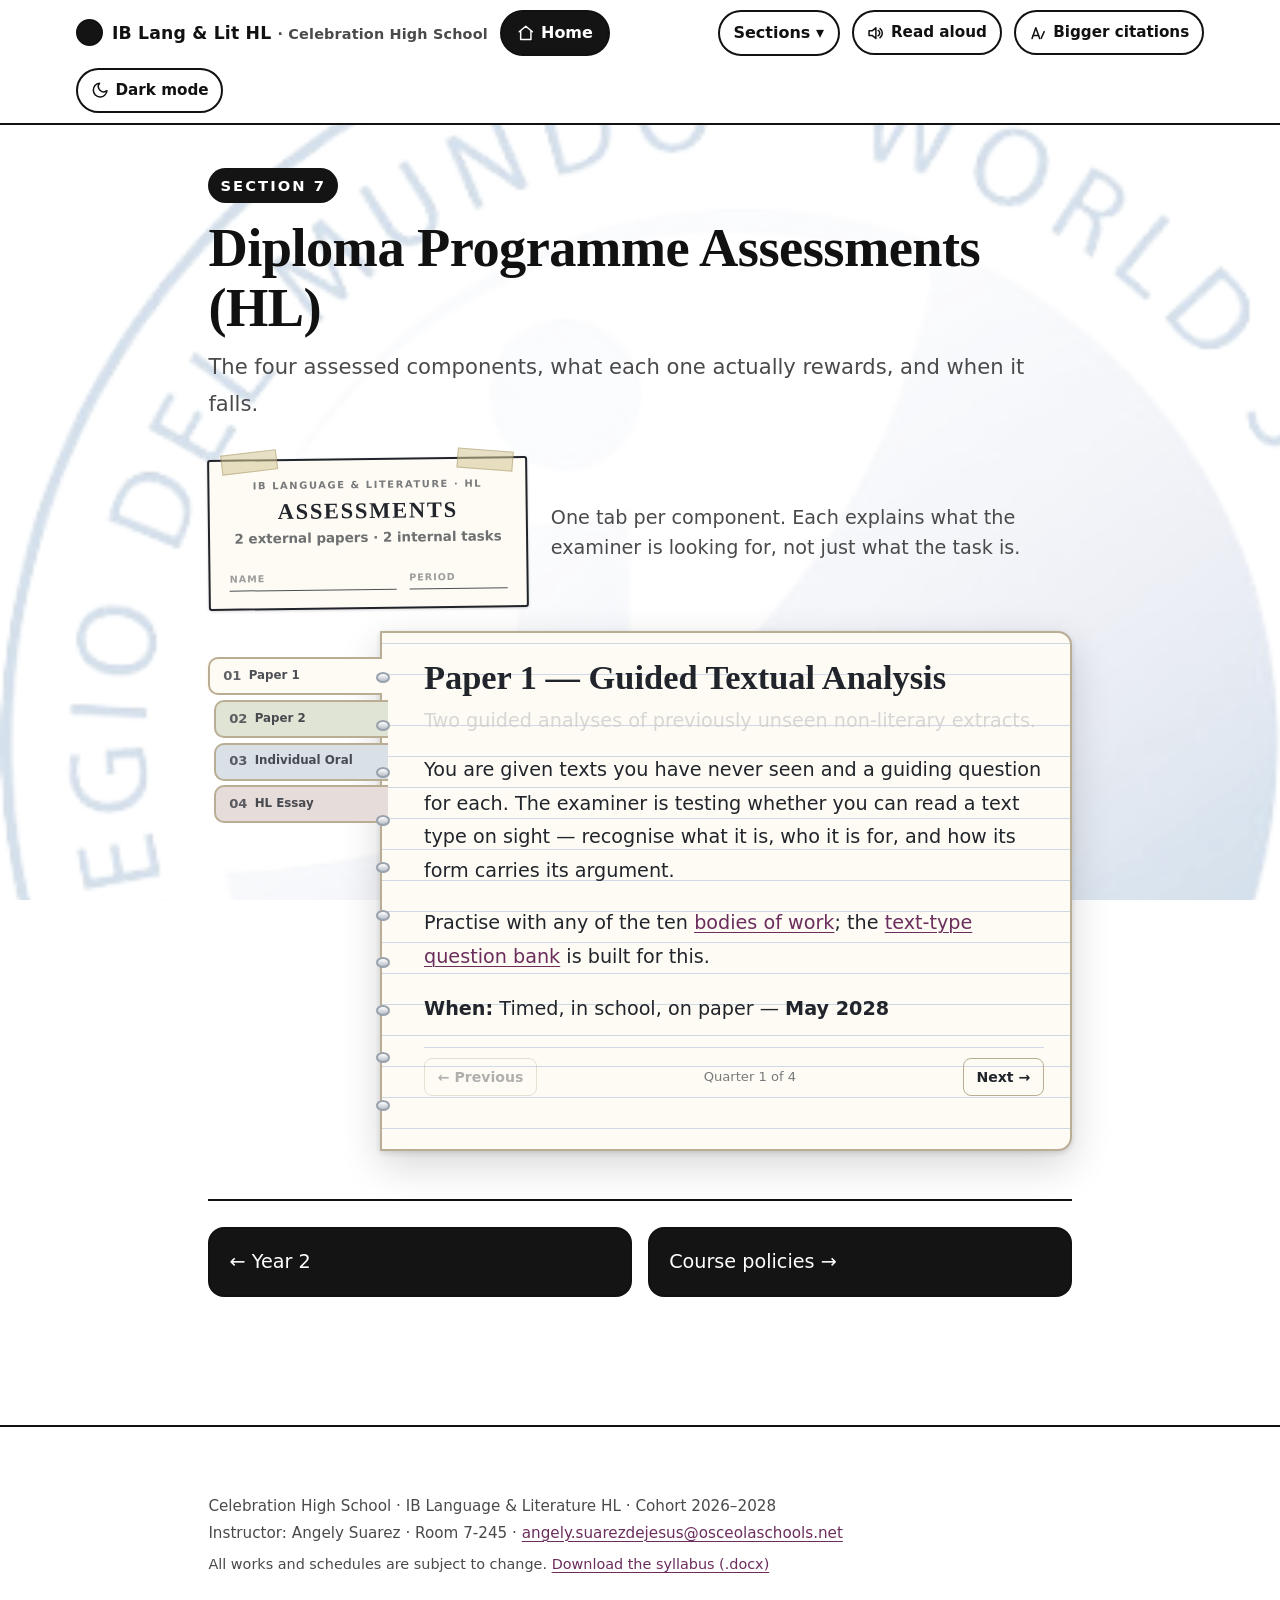
==== commit e95cff84: "Add course policies, and fold the Eliot poems into the works page New Course Policies section, built" ====
--- a/assessments.html
+++ b/assessments.html
@@ -40,7 +40,7 @@
         <a href="year1.html"><span class="num">5</span><span>Year 1 &middot; 2026&ndash;27</span></a>
         <a href="year2.html"><span class="num">6</span><span>Year 2 &middot; 2027&ndash;28</span></a>
         <a href="assessments.html" aria-current="page"><span class="num">7</span><span>Assessments</span></a>
-        <a href="eliot.html"><span class="num">8</span><span>Eliot &mdash; 19 Poems</span></a>
+        <a href="policy.html"><span class="num">8</span><span>Course Policies</span></a>
         <a href="citations.html"><span class="num">9</span><span>Citations &mdash; APA &amp; MLA</span></a>
       </div>
     </details>
@@ -149,7 +149,7 @@
     </div>
     <nav class="pager" aria-label="Page navigation">
       <a href="year2.html">&larr; Year 2</a>
-      <a href="eliot.html">Eliot &mdash; 19 poems &rarr;</a>
+      <a href="policy.html">Course policies &rarr;</a>
     </nav>
 
   </div>
--- a/assets/style.css
+++ b/assets/style.css
@@ -2367,3 +2367,25 @@
 .nb-page .src-tile { border-color: rgba(0,0,0,.3); }
 .nb-page .tile-note, .nb-page .cover-ed, .nb-page .src-fig figcaption { color: rgba(0,0,0,.6); }
 .nb-page a { color: #6b2d5c; }
+
+/* ---- Author / artist context ----------------------------------------- */
+.author-note {
+  margin: .3rem 0 .5rem;
+  font-size: .92rem;
+}
+.au-label, .au-inline .au-label {
+  display: inline-block;
+  font-size: .6rem;
+  font-weight: 800;
+  letter-spacing: .1em;
+  text-transform: uppercase;
+  padding: .12rem .45rem;
+  border-radius: 4px;
+  background: var(--card-chip-bg);
+  color: var(--card-chip-text);
+  margin-right: .4rem;
+  vertical-align: middle;
+}
+.au-host { font-size: .82rem; opacity: .7; }
+.au-inline { display: inline; }
+.nb-page .au-label { background: rgba(0,0,0,.1); color: var(--nb-ink); }
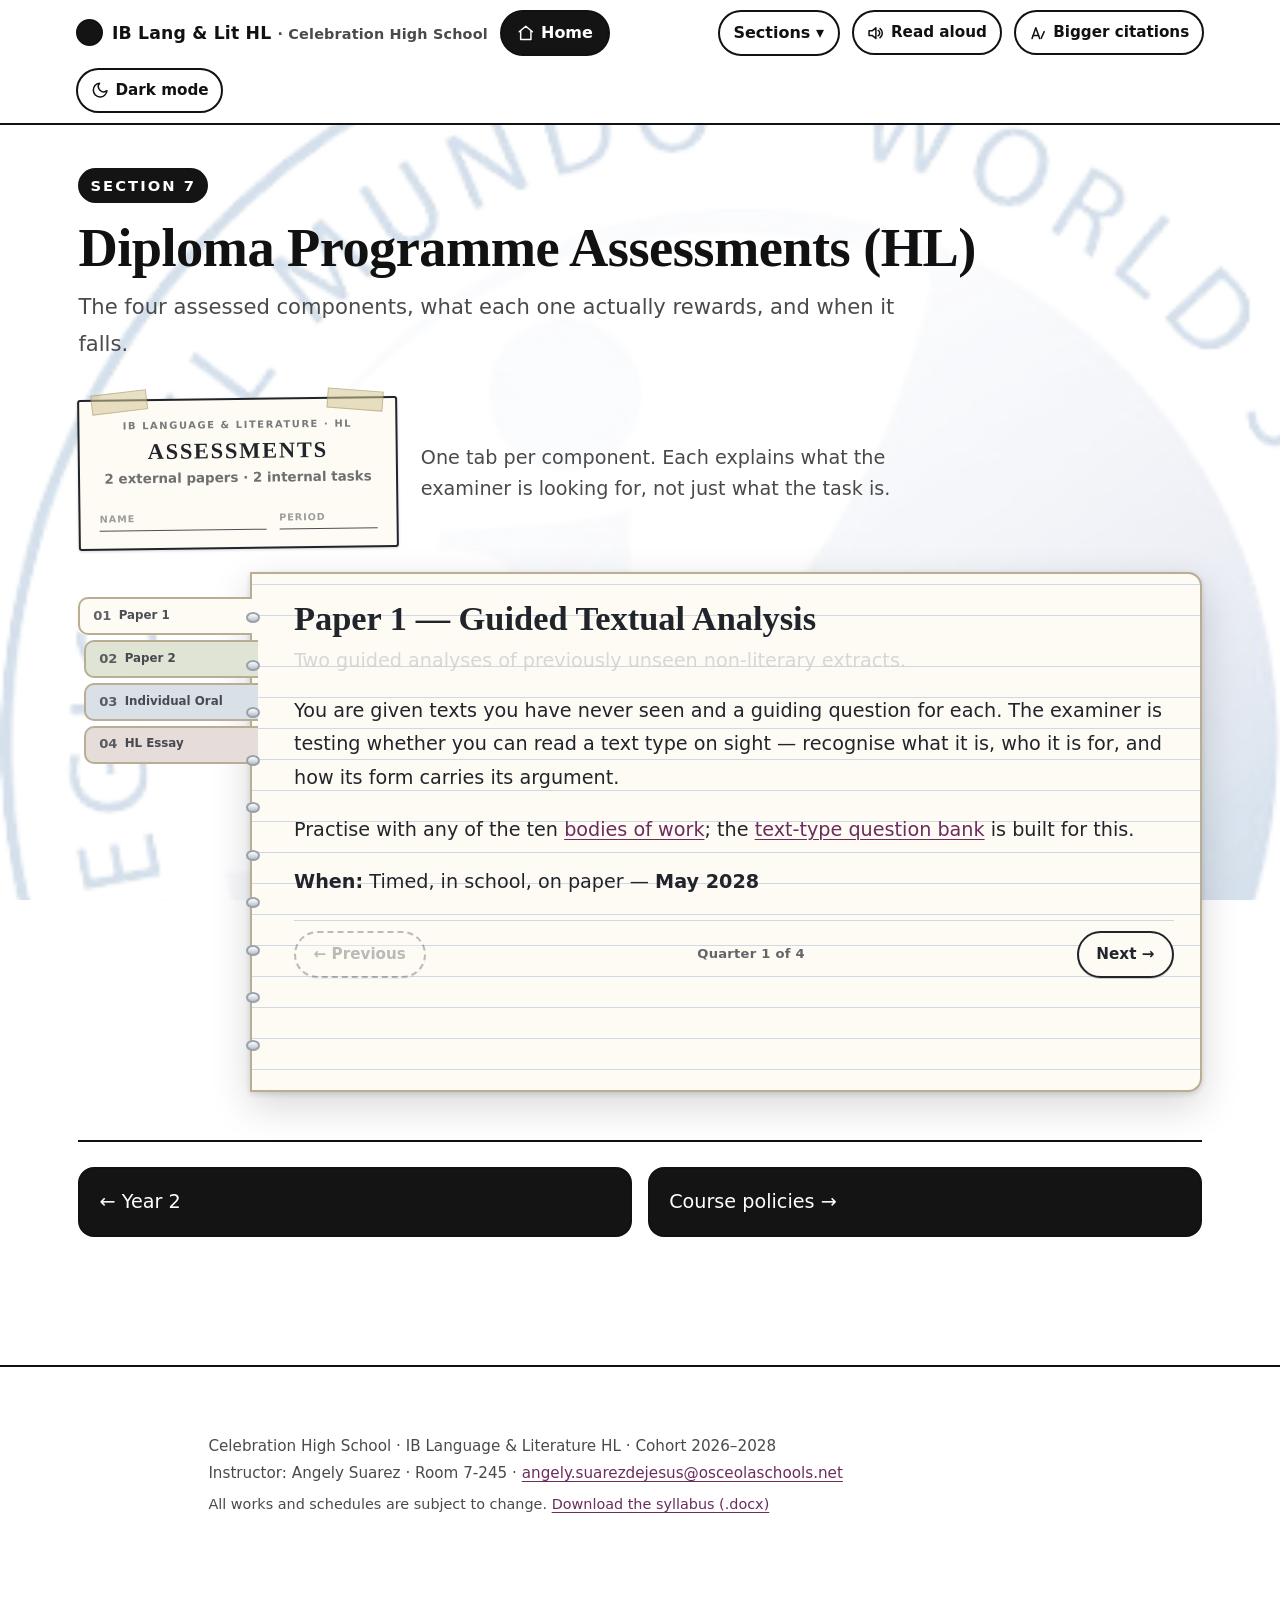
==== commit 7c6b749a: "Widen every page to match, and cap the reading measure All ten pages now use the 1160px wide wrap, s" ====
--- a/assessments.html
+++ b/assessments.html
@@ -85,7 +85,7 @@
 </div>
 </div>
 <main id="main" tabindex="-1">
-  <div class="wrap">
+  <div class="wrap wide">
     <div class="page-head"><span class="eyebrow">Section 7</span><h1>Diploma Programme Assessments (HL)</h1><p class="lede">The four assessed components, what each one actually rewards, and when it falls.</p></div>
 
     <div class="nb-cover">
--- a/assets/style.css
+++ b/assets/style.css
@@ -2389,3 +2389,162 @@
 .au-host { font-size: .82rem; opacity: .7; }
 .au-inline { display: inline; }
 .nb-page .au-label { background: rgba(0,0,0,.1); color: var(--nb-ink); }
+
+/* ---- Learning aims --------------------------------------------------- */
+.aim { color: var(--nb-ink); }
+.aim-ib {
+  position: relative;
+  margin: 0 0 1.1rem;
+  padding: 1rem 1.2rem 1rem 2.6rem;
+  border-left: 5px solid var(--nb-margin);
+  border-radius: 0 12px 12px 0;
+  background: linear-gradient(100deg, rgba(255,244,196,.85), rgba(255,250,228,.5));
+  font-family: var(--font-serif);
+  font-size: 1.12rem;
+  line-height: 1.55;
+  color: var(--nb-ink);
+  box-shadow: 0 1px 2px rgba(0,0,0,.1), 0 6px 18px rgba(0,0,0,.09);
+}
+/* opening quotation mark */
+.aim-ib::before {
+  content: "\201C";
+  position: absolute;
+  left: .5rem;
+  top: .1rem;
+  font-family: var(--font-serif);
+  font-size: 3.1rem;
+  line-height: 1;
+  opacity: .28;
+}
+.aim-ib .ib-label {
+  display: block;
+  width: max-content;
+  margin-bottom: .45rem;
+  font-size: .6rem;
+  letter-spacing: .14em;
+}
+.aim h3 {
+  margin: 0 0 .2rem;
+  font-family: var(--font-serif);
+  font-size: 1.3rem;
+  line-height: 1.25;
+  color: var(--nb-ink);
+}
+.aim h4 {
+  font-size: .68rem;
+  font-weight: 800;
+  letter-spacing: .11em;
+  text-transform: uppercase;
+  opacity: .5;
+  margin: 1.1rem 0 .45rem;
+}
+.aim-list { margin: 0; padding-left: 1.2rem; }
+.aim-list li { margin-bottom: .5rem; line-height: 1.6; }
+.aim-where {
+  margin: 1.1rem 0 0;
+  padding-top: .8rem;
+  border-top: 1px solid rgba(0,0,0,.16);
+  line-height: 1.6;
+}
+.nb-page .aim-ib .ib-label { background: rgba(0,0,0,.1); color: var(--nb-ink); }
+
+
+/* ---- Page-turn ------------------------------------------------------- */
+.nb-book { perspective: 2200px; perspective-origin: left center; }
+.nb-page { transform-style: preserve-3d; backface-visibility: hidden; }
+
+@keyframes turn-fwd {
+  0%   { transform: rotateY(-96deg); opacity: 0; }
+  55%  { opacity: 1; }
+  100% { transform: rotateY(0deg); opacity: 1; }
+}
+@keyframes turn-back {
+  0%   { transform: rotateY(96deg); opacity: 0; }
+  55%  { opacity: 1; }
+  100% { transform: rotateY(0deg); opacity: 1; }
+}
+/* the sheet that lifts away as the new page settles */
+@keyframes sheet-fwd {
+  0%   { transform: rotateY(0deg);   opacity: .9; }
+  100% { transform: rotateY(-104deg); opacity: 0; }
+}
+@keyframes sheet-back {
+  0%   { transform: rotateY(0deg);  opacity: .9; }
+  100% { transform: rotateY(104deg); opacity: 0; }
+}
+
+.nb-page.is-active {
+  animation: turn-fwd .62s cubic-bezier(.22,.68,.3,1) both;
+  transform-origin: left center;
+}
+.notebook[data-dir="back"] .nb-page.is-active {
+  animation-name: turn-back;
+  transform-origin: right center;
+}
+
+/* a ghost sheet, injected by the script, that peels off the spine */
+.nb-sheet {
+  position: absolute;
+  inset: 0;
+  z-index: 5;
+  pointer-events: none;
+  border-radius: 0 14px 14px 0;
+  background:
+    linear-gradient(90deg, rgba(0,0,0,.16), rgba(0,0,0,0) 22%),
+    var(--nb-paper);
+  background-image:
+    linear-gradient(90deg, rgba(0,0,0,.16), rgba(0,0,0,0) 22%),
+    repeating-linear-gradient(to bottom, transparent 0 30px, var(--nb-rule) 30px 31px);
+  background-color: var(--nb-paper);
+  box-shadow: 6px 0 22px rgba(0,0,0,.28);
+  transform-origin: left center;
+  animation: sheet-fwd .62s cubic-bezier(.22,.68,.3,1) both;
+}
+.notebook[data-dir="back"] .nb-sheet {
+  transform-origin: right center;
+  animation-name: sheet-back;
+  box-shadow: -6px 0 22px rgba(0,0,0,.28);
+}
+
+@media (prefers-reduced-motion: reduce) {
+  .nb-page.is-active,
+  .notebook[data-dir="back"] .nb-page.is-active { animation: none; }
+  .nb-sheet { display: none; }
+}
+
+/* ---- Page-turn controls, promoted ------------------------------------ */
+.nb-nav {
+  position: relative;
+  z-index: 6;              /* stays above the peeling sheet */
+}
+.nb-arrow {
+  font-size: .95rem;
+  font-weight: 800;
+  padding: .5rem 1.1rem;
+  border: 2px solid var(--nb-ink);
+  border-radius: 999px;
+  background: var(--nb-paper);
+  box-shadow: 0 1px 0 rgba(0,0,0,.18);
+  transition: transform .12s ease, background .12s ease;
+}
+.nb-arrow:hover:not(:disabled) { background: #efeadb; transform: translateY(-1px); }
+.nb-arrow:active:not(:disabled) { transform: translateY(1px); box-shadow: none; }
+.nb-arrow:disabled { opacity: .3; border-style: dashed; }
+.nb-count { font-weight: 700; letter-spacing: .02em; opacity: .7; }
+
+/* ---- Reading measure inside the wide wrap ---------------------------- */
+/* Containers stay wide; running prose keeps a comfortable line length. */
+.wrap.wide > p,
+.wrap.wide > .lede,
+.wrap.wide > .page-head > .lede,
+.wrap.wide > .cnote-intro,
+.wrap.wide > .legend { max-width: 62ch; }
+.nb-notes > p,
+.nb-blurb,
+.qnote,
+.bow-intro,
+.aim-list li,
+.read-qs li,
+.toward-qs li,
+.field-plain,
+.concept-connect { max-width: 74ch; }
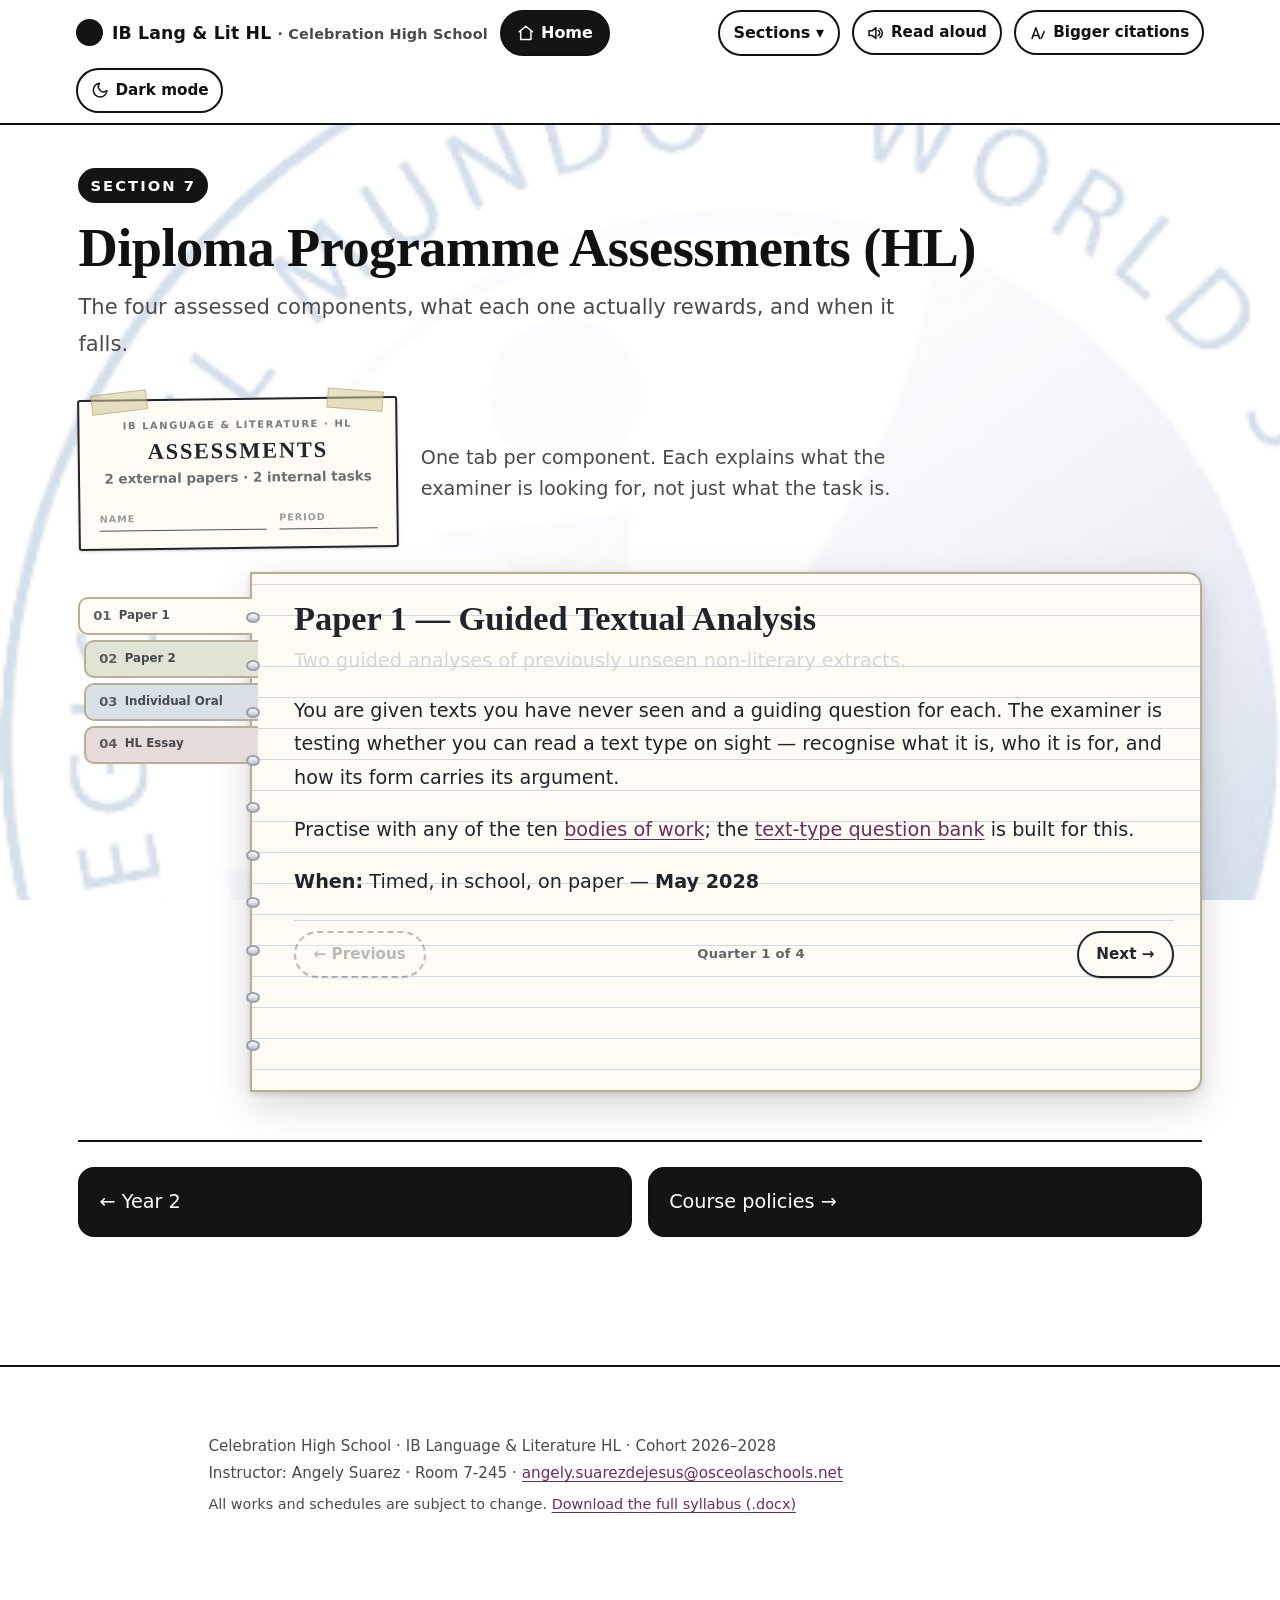
==== commit 1d479149: "Link the footer to the updated syllabus document The footer on all ten pages now downloads "IB HL La" ====
--- a/assessments.html
+++ b/assessments.html
@@ -161,7 +161,7 @@
     Instructor: Angely Suarez &middot; Room 7-245 &middot;
     <a href="mailto:angely.suarezdejesus@osceolaschools.net">angely.suarezdejesus@osceolaschools.net</a></p>
     <p class="foot-note">All works and schedules are subject to change.
-    <a href="IB-HL%20Lang%20and%20Lit%20Syllabus.docx">Download the syllabus (.docx)</a></p>
+    <a href="IB%20HL%20Language%20and%20Literature%2026-27.docx">Download the full syllabus (.docx)</a></p>
   </div>
 </footer>
 <script src="assets/app.js?v=chs1"></script>
--- a/assets/style.css
+++ b/assets/style.css
@@ -2548,3 +2548,32 @@
 .toward-qs li,
 .field-plain,
 .concept-connect { max-width: 74ch; }
+
+/* ---- Grading scale table --------------------------------------------- */
+.grade-scale { min-width: 260px; }
+.grade-scale td:last-child { width: 6rem; text-align: center; font-size: 1.05rem; }
+
+/* ---- Elements of a form (section 2) ---------------------------------- */
+.bow-elements {
+  margin: .3rem 0 1.1rem;
+  padding: .7rem .9rem;
+  border: 1px solid rgba(0,0,0,.18);
+  border-radius: 10px;
+  background: rgba(255,255,255,.5);
+}
+.bow-elements summary {
+  cursor: pointer;
+  font-size: .72rem;
+  font-weight: 800;
+  letter-spacing: .1em;
+  text-transform: uppercase;
+  opacity: .68;
+}
+.bow-elements[open] summary { margin-bottom: .7rem; }
+.el-grid {
+  display: grid;
+  grid-template-columns: repeat(auto-fit, minmax(230px, 1fr));
+  gap: .1rem 1.4rem;
+  margin: 0;
+}
+.el-grid .tdef { margin-bottom: .55rem; }
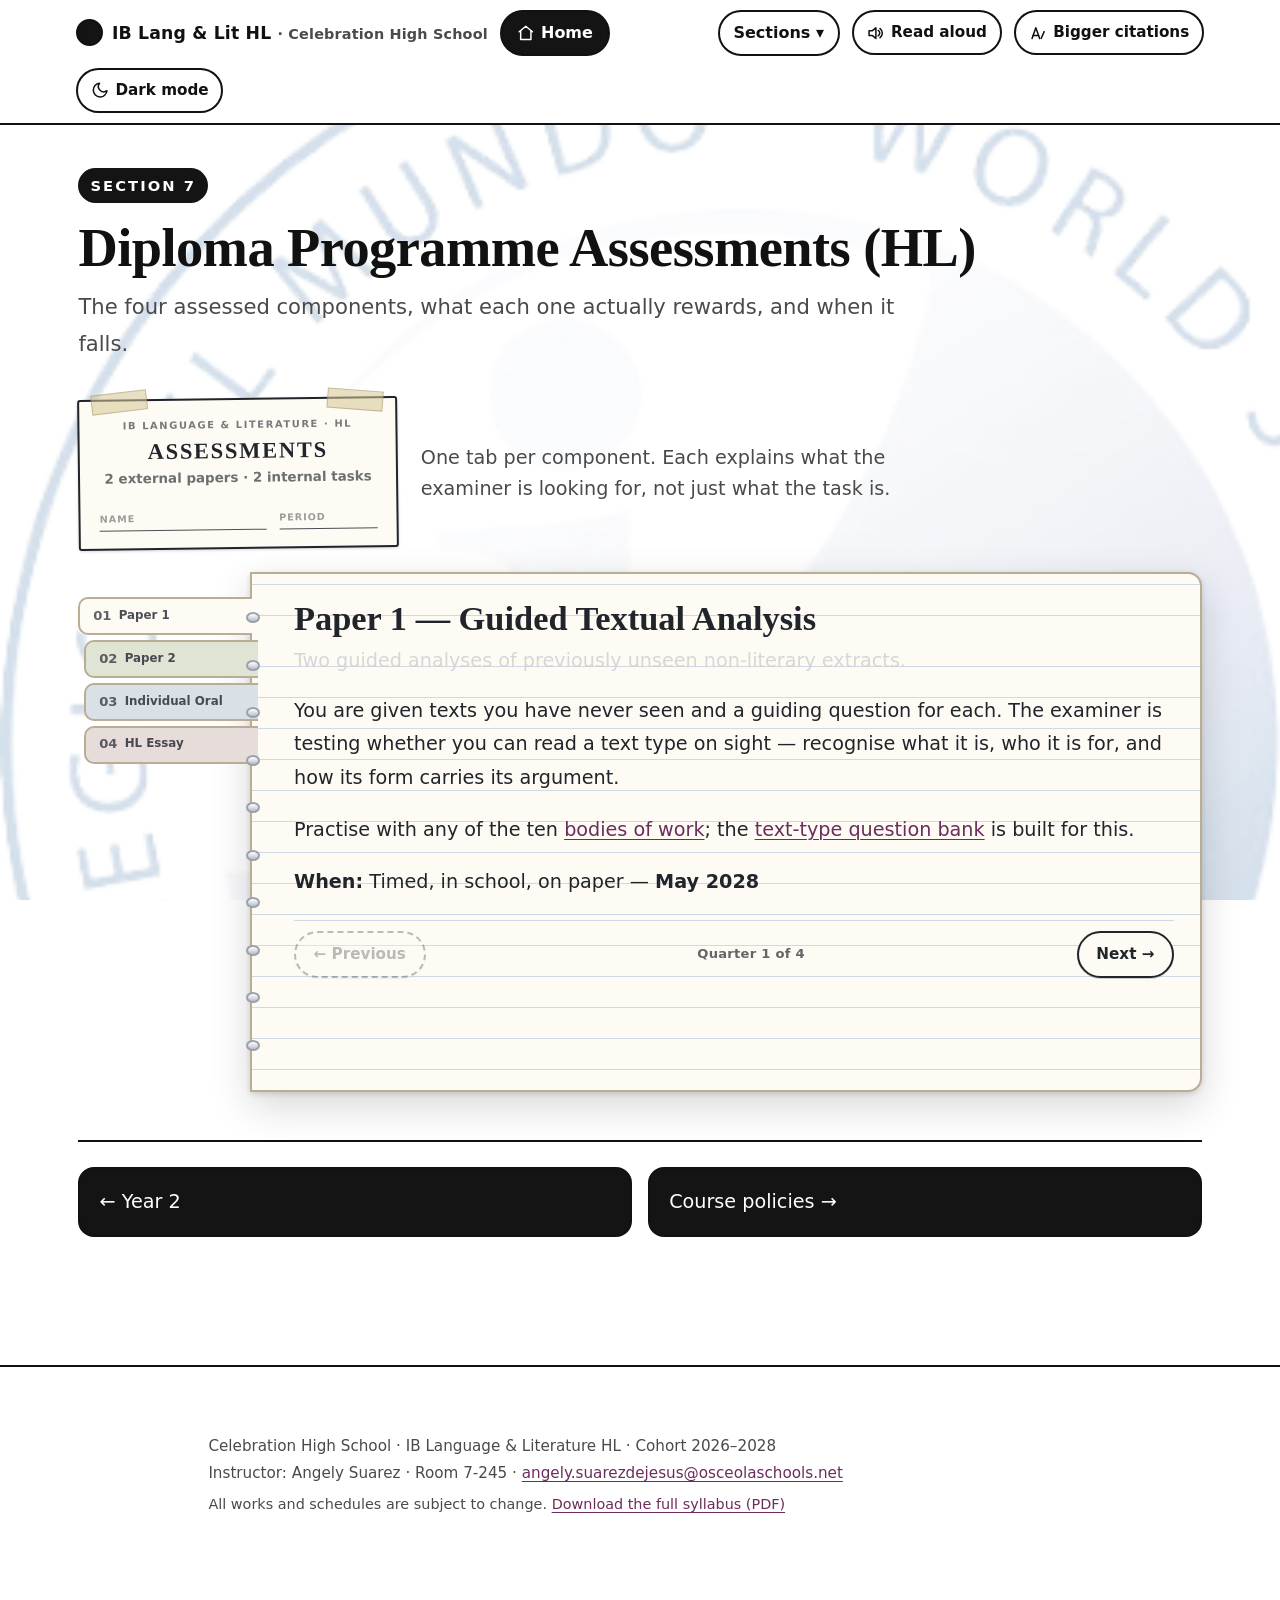
==== commit 73414c50: "Serve the syllabus as a PDF instead of a Word file The footer on all ten pages now downloads a PDF, " ====
--- a/assessments.html
+++ b/assessments.html
@@ -161,7 +161,7 @@
     Instructor: Angely Suarez &middot; Room 7-245 &middot;
     <a href="mailto:angely.suarezdejesus@osceolaschools.net">angely.suarezdejesus@osceolaschools.net</a></p>
     <p class="foot-note">All works and schedules are subject to change.
-    <a href="IB%20HL%20Language%20and%20Literature%2026-27.docx">Download the full syllabus (.docx)</a></p>
+    <a href="IB%20HL%20Language%20and%20Literature%2026-27.pdf">Download the full syllabus (PDF)</a></p>
   </div>
 </footer>
 <script src="assets/app.js?v=chs1"></script>
